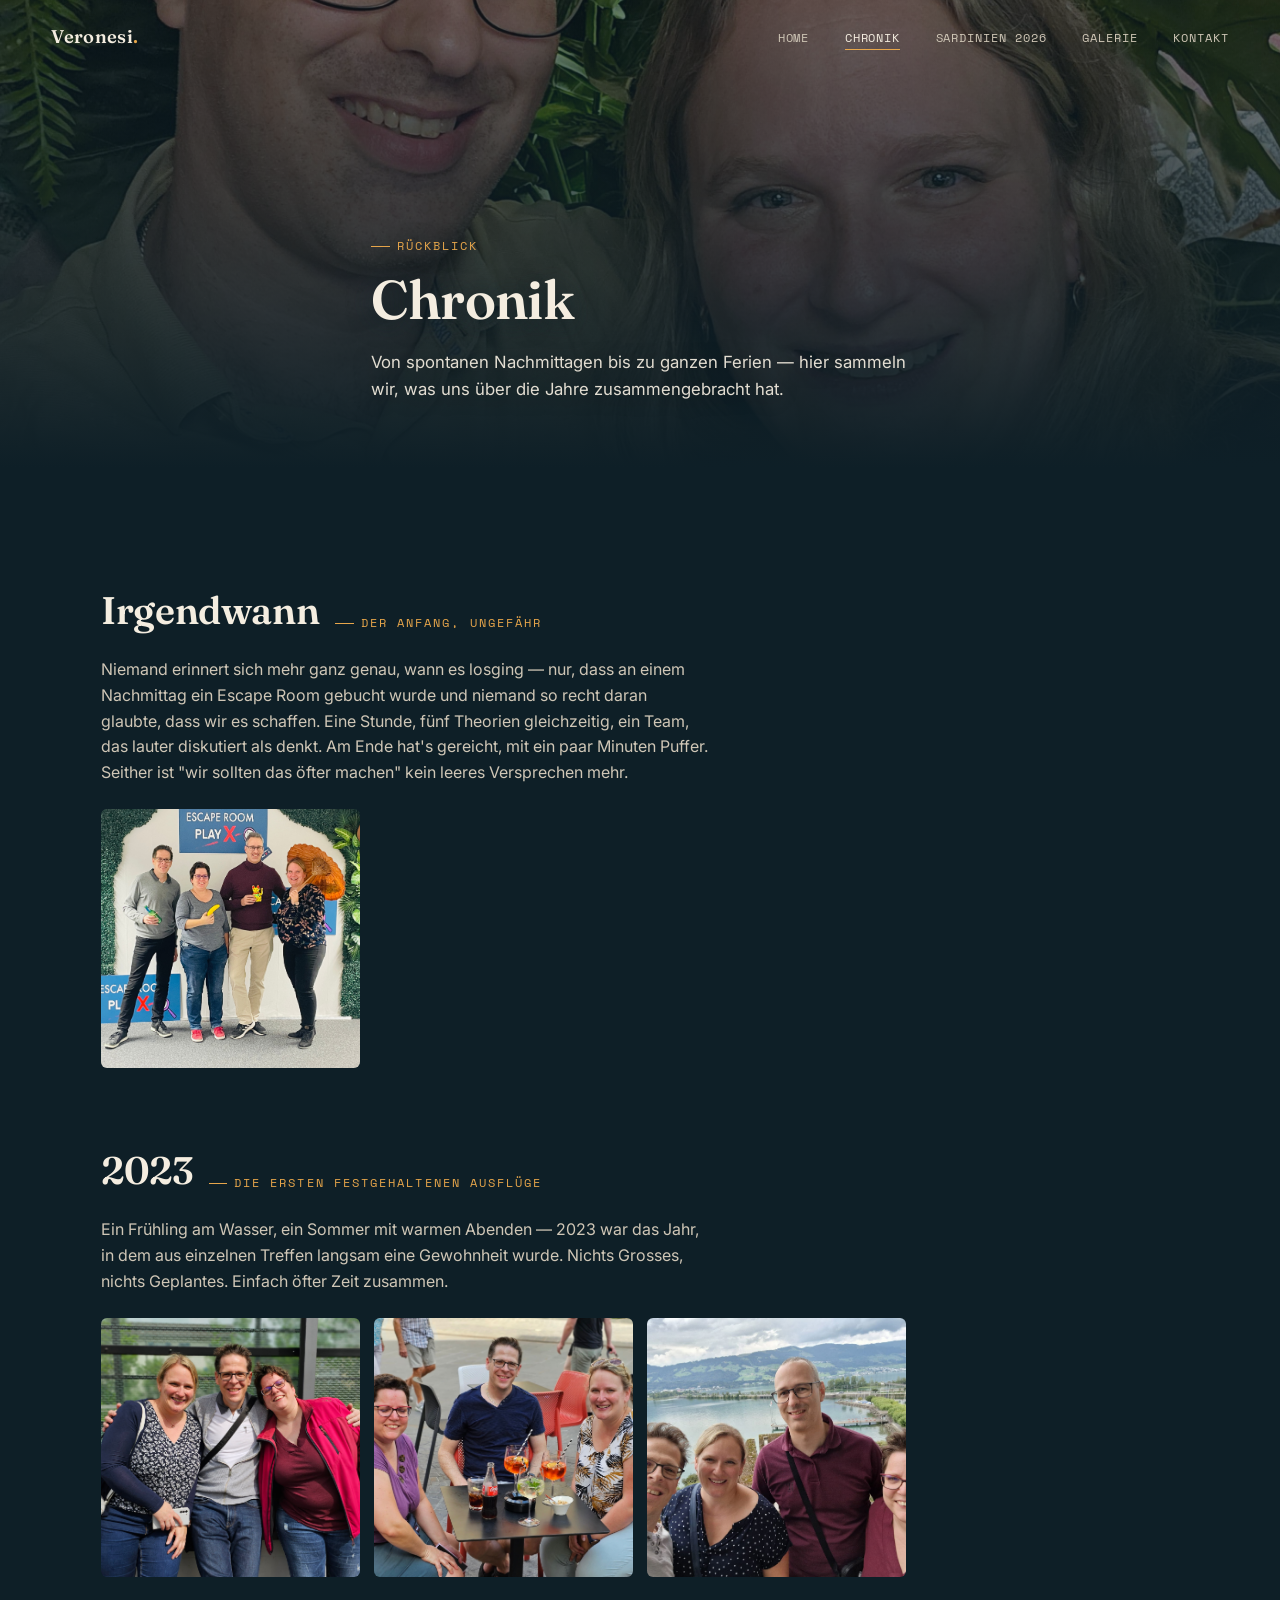
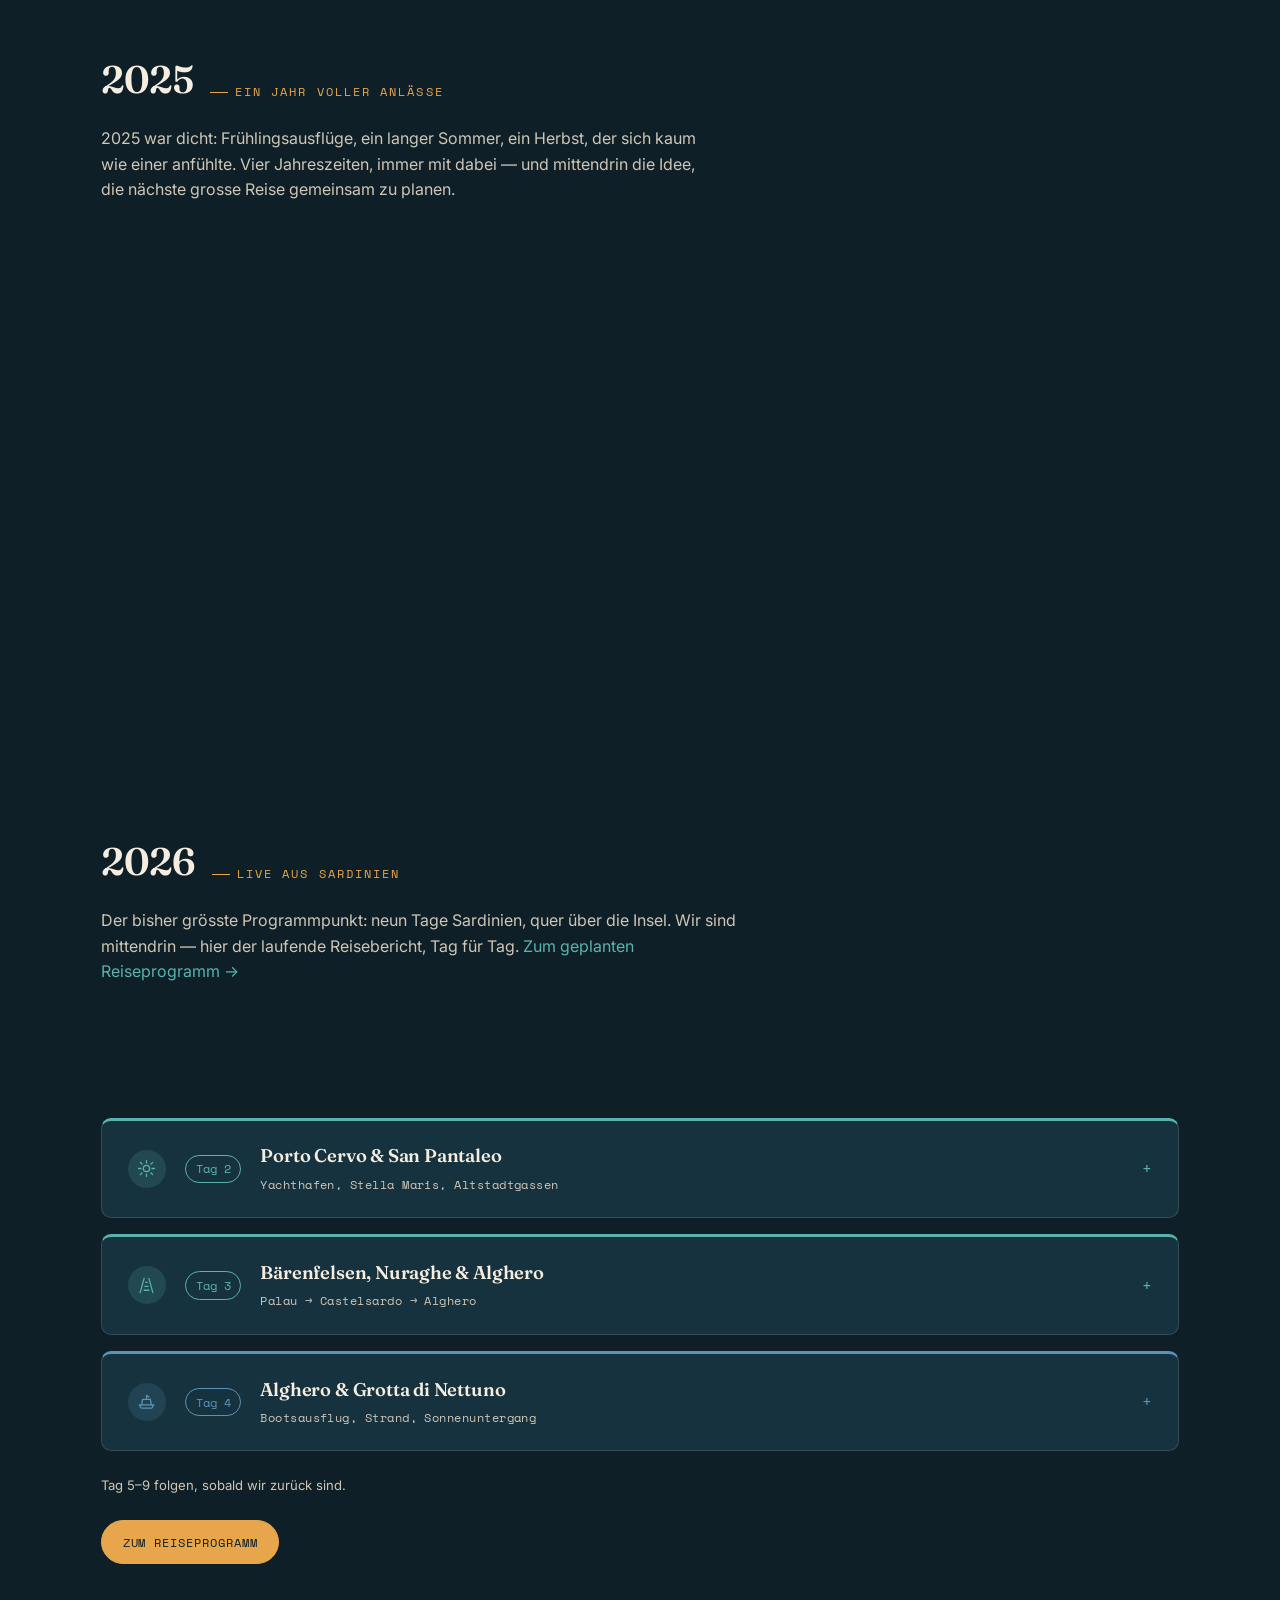
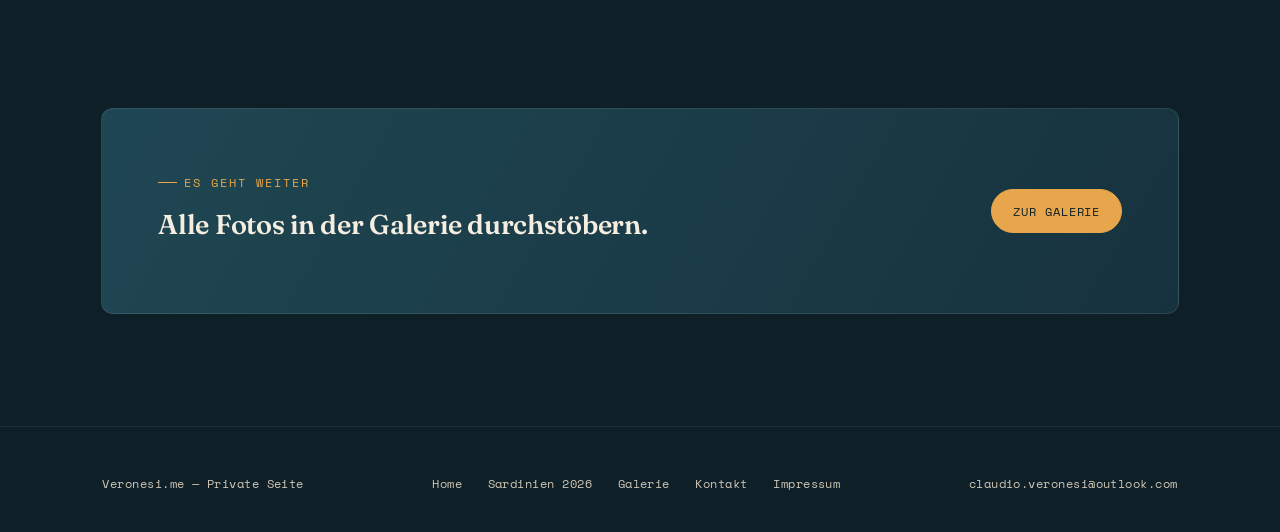
==== chronik.html @ 51d33a04 "Add files via upload" ====
<!DOCTYPE html>
<html lang="de">
<head>
<meta charset="UTF-8">
<meta name="viewport" content="width=device-width, initial-scale=1.0">
<title>Chronik — Veronesi</title>
<meta name="description" content="Unsere gemeinsamen Ausflüge und Ferien, chronologisch nach Jahr.">
<link rel="preconnect" href="https://fonts.googleapis.com">
<link rel="icon" type="image/png" sizes="32x32" href="assets/favicon-32.png">
<link rel="icon" type="image/png" sizes="16x16" href="assets/favicon-16.png">
<link rel="apple-touch-icon" href="assets/apple-touch-icon.png">
<meta property="og:type" content="website">
<meta property="og:title" content="Chronik — Veronesi">
<meta property="og:description" content="Unsere gemeinsamen Ausflüge und Ferien, chronologisch nach Jahr.">
<meta property="og:image" content="https://veronesi.me/assets/social-preview.png">
<meta property="og:url" content="https://veronesi.me/chronik.html">
<meta name="twitter:card" content="summary_large_image">
<meta name="twitter:title" content="Chronik — Veronesi">
<meta name="twitter:image" content="https://veronesi.me/assets/social-preview.png">
<link rel="stylesheet" href="styles.css">
</head>
<body>

<div class="progress"></div>

<nav class="nav">
  <a href="index.html" class="nav__brand">Veronesi<span>.</span></a>
  <button class="nav__toggle" aria-label="Menü öffnen">☰</button>
  <ul class="nav__links">
    <li><a href="index.html">Home</a></li>
    <li><a href="chronik.html" class="active">Chronik</a></li>
    <li><a href="sardinien.html">Sardinien 2026</a></li>
    <li><a href="galerie.html">Galerie</a></li>
    <li><a href="kontakt.html">Kontakt</a></li>
  </ul>
</nav>

<header class="hero hero--small">
  <div class="hero__bg" style="background-image:url('pics/20250925_174155.jpg');"></div>
  <div class="hero__scrim"></div>
  <div class="wrap hero__content reveal in">
    <span class="eyebrow">Rückblick</span>
    <h1>Chronik</h1>
    <p>Von spontanen Nachmittagen bis zu ganzen Ferien — hier sammeln wir, was uns über die Jahre zusammengebracht hat.</p>
  </div>
</header>

<section>
  <div class="wrap">

    <div class="year-block reveal">
      <div class="year-block__head">
        <h2>Irgendwann</h2>
        <span class="eyebrow" style="margin:0;">Der Anfang, ungefähr</span>
      </div>
      <p style="max-width:38em;">Niemand erinnert sich mehr ganz genau, wann es losging — nur, dass an einem Nachmittag ein Escape Room gebucht wurde und niemand so recht daran glaubte, dass wir es schaffen. Eine Stunde, fünf Theorien gleichzeitig, ein Team, das lauter diskutiert als denkt. Am Ende hat's gereicht, mit ein paar Minuten Puffer. Seither ist "wir sollten das öfter machen" kein leeres Versprechen mehr.</p>
      <div class="year-grid">
        <div class="img-frame tilt reveal"><img src="pics/IMG_0607.jpg" alt="Nach dem Escape Room" loading="lazy"></div>
      </div>
    </div>

    <div class="year-block reveal">
      <div class="year-block__head">
        <h2>2023</h2>
        <span class="eyebrow" style="margin:0;">Die ersten festgehaltenen Ausflüge</span>
      </div>
      <p style="max-width:38em;">Ein Frühling am Wasser, ein Sommer mit warmen Abenden — 2023 war das Jahr, in dem aus einzelnen Treffen langsam eine Gewohnheit wurde. Nichts Grosses, nichts Geplantes. Einfach öfter Zeit zusammen.</p>
      <div class="year-grid">
        <div class="img-frame tilt reveal"><img src="pics/20230520_160415.jpg" alt="Frühling 2023, am Wasser" loading="lazy"></div>
        <div class="img-frame tilt reveal reveal-delay-1"><img src="pics/20230715_162633.jpg" alt="Sommer 2023" loading="lazy"></div>
        <div class="img-frame tilt reveal reveal-delay-2"><img src="pics/IMG-20230805-WA0002.jpg" alt="Sommerabend 2023" loading="lazy"></div>
      </div>
    </div>

    <div class="year-block reveal">
      <div class="year-block__head">
        <h2>2025</h2>
        <span class="eyebrow" style="margin:0;">Ein Jahr voller Anlässe</span>
      </div>
      <p style="max-width:38em;">2025 war dicht: Frühlingsausflüge, ein langer Sommer, ein Herbst, der sich kaum wie einer anfühlte. Vier Jahreszeiten, immer mit dabei — und mittendrin die Idee, die nächste grosse Reise gemeinsam zu planen.</p>
      <div class="year-grid">
        <div class="img-frame tilt reveal"><img src="pics/20250419_125818.jpg" alt="Frühling 2025" loading="lazy"></div>
        <div class="img-frame tilt reveal reveal-delay-1"><img src="pics/20250501_105239.jpg" alt="Frühling 2025" loading="lazy"></div>
        <div class="img-frame tilt reveal reveal-delay-2"><img src="pics/20250807_181822.jpg" alt="Sommer 2025" loading="lazy"></div>
        <div class="img-frame tilt reveal reveal-delay-3"><img src="pics/20250925_174155.jpg" alt="Herbst 2025" loading="lazy"></div>
        <div class="img-frame tilt reveal"><img src="pics/20251003_155627.jpg" alt="Herbst 2025" loading="lazy"></div>
        <div class="img-frame tilt reveal reveal-delay-1"><img src="pics/20251108_120939.jpg" alt="November 2025" loading="lazy"></div>
      </div>
    </div>

    <div class="year-block reveal" style="margin-bottom:2rem;">
      <div class="year-block__head">
        <h2>2026</h2>
        <span class="eyebrow" style="margin:0;">Live aus Sardinien</span>
      </div>
      <p style="max-width:40em;">Der bisher grösste Programmpunkt: neun Tage Sardinien, quer über die Insel. Wir sind mittendrin — hier der laufende Reisebericht, Tag für Tag. <a href="sardinien.html" style="color:var(--teal);">Zum geplanten Reiseprogramm →</a></p>

      <details class="daycard reveal" style="--accent:var(--ink-3);">
        <summary>
          <span class="day-icon"><svg viewBox="0 0 24 24"><path d="M2 12l19-8-6 19-3-7-7-3z"/><path d="M11 13l3 7"/></svg></span>
          <span class="daycard__no">Tag 1</span>
          <div class="daycard__title"><h3>Anreise</h3><span class="daycard__route">Ankunft & erstes Hotel</span></div>
          <span class="daycard__chevron">+</span>
        </summary>
        <div class="daycard__body">
          <p>Der Flug verlief angenehm und ohne Zwischenfälle. Kaum gelandet, wurden wir bereits von der Reiseleitung in Empfang genommen und wie VIPs direkt zur Autovermietung begleitet — kein Anstehen, keine Wartezeit. Als kleine Überraschung gab es obendrauf ein kostenloses Upgrade auf ein grösseres Auto. Danach ging es direkt ins Hotel, wo wir müde, aber zufrieden ins Bett fielen.</p>
          <div class="tip"><b>Hotel-Eindruck:</b> Ein wirklich schönes Haus. Die Zimmer sind zwar auffallend klein, das wird aber durch eine hervorragende, perfekt temperierte Klimaanlage mehr als wettgemacht. Dazu ein schöner Pool, gute Drinks, ausreichend Parkplätze und durchwegs freundliches Personal.</div>
        </div>
      </details>

      <details class="daycard reveal" style="--accent:var(--teal);">
        <summary>
          <span class="day-icon"><svg viewBox="0 0 24 24"><circle cx="12" cy="12" r="4"/><path d="M12 2v3M12 19v3M4.2 4.2l2.1 2.1M17.7 17.7l2.1 2.1M2 12h3M19 12h3M4.2 19.8l2.1-2.1M17.7 6.3l2.1-2.1"/></svg></span>
          <span class="daycard__no">Tag 2</span>
          <div class="daycard__title"><h3>Porto Cervo & San Pantaleo</h3><span class="daycard__route">Yachthafen, Stella Maris, Altstadtgassen</span></div>
          <span class="daycard__chevron">+</span>
        </summary>
        <div class="daycard__body">
          <p>Dem Programm folgend ging es zuerst zum Yachthafen von Porto Cervo, danach zur weissen Kirche Stella Maris. Die Hitze war an diesem Tag drückend und schwül. Der geplante Besuch beim Leuchtturm fiel leider aus — er ist dauerhaft geschlossen. Als Ausgleich ging es weiter nach San Pantaleo, wo wir durch die kleinen Gassen flanierten und dort auch zu Mittag assen.</p>
          <p>Am Nachmittag liessen wir es ruhig angehen: zurück ins Hotel, an den Pool, ein gutes Buch und ein paar Drinks.</p>
          <p>Am Abend assen wir in einer kleinen Pizzeria, eine persönliche Empfehlung der Reiseleitung — praktischerweise gehört sie dem Ehemann der Reiseleiterin. Die Pizza war wirklich sehr lecker.</p>
          <div class="diary-photos">
            <div class="img-frame"><span class="placeholder-badge">Platzhalter</span><img src="pics/20250807_181822.jpg" alt="Platzhalter – Foto folgt" loading="lazy"></div>
            <div class="img-frame"><span class="placeholder-badge">Platzhalter</span><img src="pics/20250807_181822.jpg" alt="Platzhalter – Foto folgt" loading="lazy"></div>
          </div>
        </div>
      </details>

      <details class="daycard reveal" style="--accent:var(--teal);">
        <summary>
          <span class="day-icon"><svg viewBox="0 0 24 24"><path d="M9 3L4 21M15 3l5 18M11 8h2M10 13h4M9 18h6"/></svg></span>
          <span class="daycard__no">Tag 3</span>
          <div class="daycard__title"><h3>Bärenfelsen, Nuraghe & Alghero</h3><span class="daycard__route">Palau → Castelsardo → Alghero</span></div>
          <span class="daycard__chevron">+</span>
        </summary>
        <div class="daycard__body">
          <p>Der Tag begann mit dem Aufstieg zum Bärenfelsen. Auch hier wieder drückende Hitze, aber belohnt mit einer beeindruckenden 360-Grad-Rundumsicht. Anschliessend besichtigten wir eine Nuraghe, eine Siedlung aus der Bronzezeit. Unterwegs querten sogar wilde Schildkröten die Fahrbahn — ein unerwartet schöner Moment.</p>
          <p>Eine kleine Randbeobachtung zum Fahrstil der Italiener hat sich uns eingeprägt: Bei erlaubten 30 km/h wurden wir von jemandem mit gefühlten 80 überholt, bei 50 km/h fahren manche munter 90. Auch beim Parkieren scheint fast alles erlaubt — auf dem Zebrastreifen, in einer Einfahrt, oder gleich mitten auf der Strasse in zweiter oder dritter Reihe.</p>
          <p>In Castelsardo legten wir einen kurzen Stopp ein, gönnten uns einen Snack und deckten uns mit Wasser ein. Danach ging die Fahrt weiter nach Alghero — die Parkplatzsuche dort entpuppte sich als kleines Abenteuer, gefühlt 15 bis 30 Minuten, bis sich endlich etwas fand. Am Abend bummelten wir durch die Altstadt, assen in einer gemütlichen Trattoria zu Abend, natürlich mit dem obligatorischen Gelati zum Abschluss.</p>
          <div class="tip"><b>Hotel-Eindruck:</b> Die Zimmer sind hier etwas grösser, dafür gibt es keinen Pool. Die Klimaanlage ist eher mässig, aber ausreichend. Zum Ausgleich gibt es beim Frühstück eine wirklich grossartige Aussicht. Die hoteleigene Nachmittagsbar erfordert zwingend eine Reservation.</div>
          <div class="diary-photos">
            <div class="img-frame"><span class="placeholder-badge">Platzhalter</span><img src="pics/20250807_181822.jpg" alt="Platzhalter – Foto folgt" loading="lazy"></div>
            <div class="img-frame"><span class="placeholder-badge">Platzhalter</span><img src="pics/20250807_181822.jpg" alt="Platzhalter – Foto folgt" loading="lazy"></div>
          </div>
        </div>
      </details>

      <details class="daycard reveal" style="--accent:var(--sky);">
        <summary>
          <span class="day-icon"><svg viewBox="0 0 24 24"><path d="M3 15l1.5 3a2 2 0 0 0 2 1.2h11a2 2 0 0 0 2-1.2L21 15H3z"/><path d="M6 15l1-7h10l1 7M12 8V3M12 3l3 2"/></svg></span>
          <span class="daycard__no">Tag 4</span>
          <div class="daycard__title"><h3>Alghero & Grotta di Nettuno</h3><span class="daycard__route">Bootsausflug, Strand, Sonnenuntergang</span></div>
          <span class="daycard__chevron">+</span>
        </summary>
        <div class="daycard__body">
          <p>Das Frühstück genossen wir mit Blick über den Yachthafen und Teile der Stadt Alghero. Danach stand ein Bootsausflug zur Grotta di Nettuno auf dem Programm. Obwohl die Tour eigentlich ausgebucht war, gelang es, sich durchzufragen und doch noch Tickets für Boot und Grotte zu ergattern. Der Nachmittag klang mit einer kleinen Siesta im Hotel aus.</p>
          <p>Danach spazierten wir an den Strand, stiegen ins angenehm warme Meer und liessen uns von der Sonne trocknen. Zurück im Hotel ging es in die Aussichtsbar "Blau" für einen feinen Drink.</p>
          <p>Am Abend haben wir Alghero nochmals ausgiebig zu Fuss erkundet: die Gassen, die kleinen Läden, die Restaurants, die Künstler und nicht zuletzt die Katzen, die überall herumstreunen. Dazu genossen wir die Aussicht aufs Meer und einen wunderschönen Sonnenuntergang, bevor wir den Abend in einer typischen Trattoria ausklingen liessen.</p>
          <div class="diary-photos">
            <div class="img-frame"><span class="placeholder-badge">Platzhalter</span><img src="pics/20250807_181822.jpg" alt="Platzhalter – Foto folgt" loading="lazy"></div>
            <div class="img-frame"><span class="placeholder-badge">Platzhalter</span><img src="pics/20250807_181822.jpg" alt="Platzhalter – Foto folgt" loading="lazy"></div>
          </div>
        </div>
      </details>

      <p class="reveal" style="font-size:.82rem;color:var(--sand-dim);margin:1.5rem 0 1.5rem;">Tag 5–9 folgen, sobald wir zurück sind.</p>
      <a href="sardinien.html" class="btn btn--solid">Zum Reiseprogramm</a>
    </div>

  </div>
</section>

<section style="padding-top:0;">
  <div class="wrap">
    <div class="cta-band reveal">
      <div>
        <span class="eyebrow">Es geht weiter</span>
        <h2 style="margin-top:.4em;font-size:1.7rem;">Alle Fotos in der Galerie durchstöbern.</h2>
      </div>
      <a href="galerie.html" class="btn btn--solid">Zur Galerie</a>
    </div>
  </div>
</section>

<footer>
  <div class="wrap footer__row">
    <span>Veronesi.me — Private Seite</span>
    <nav style="display:flex;gap:1.6rem;flex-wrap:wrap;">
      <a href="index.html">Home</a>
      <a href="sardinien.html">Sardinien 2026</a>
      <a href="galerie.html">Galerie</a>
      <a href="kontakt.html">Kontakt</a>
      <a href="impressum.html">Impressum</a>
    </nav>
    <a href="#" rel="nofollow" data-email-user="claudio.veronesi" data-email-domain="outlook.com" data-email-show="true">E-Mail wird geladen…</a>
  </div>
</footer>

<button class="back-to-top" aria-label="Nach oben">
  <svg viewBox="0 0 24 24"><path d="M12 19V5M5 12l7-7 7 7"/></svg>
</button>

<script src="script.js"></script>
</body>
</html>
---- styles.css ----
/* ===========================================================
   VERONESI.ME — Design Tokens
   Palette: Mittelmeer-Dämmerung — Tiefes Petrol, Sonnengold, Salbei-Sand
   Display: Fraunces (editorial Serif) · Body: Inter · Label: Space Mono
   Signatur-Element: "Boarding-Pass"-Karten für Reise-Stationen
   =========================================================== */

@import url('https://fonts.googleapis.com/css2?family=Fraunces:ital,opsz,wght@0,9..144,300;0,9..144,500;0,9..144,600;1,9..144,400&family=Inter:wght@300;400;500;600&family=Space+Mono:wght@400;700&display=swap');

:root{
  --ink:        #0e1f27;
  --ink-2:      #16323e;
  --ink-3:      #1f4753;
  --sand:       #f4ede0;
  --sand-dim:   #cfc6b6;
  --gold:       #e7a64b;
  --teal:       #59b3ad;
  --coral:      #ff7a5c;
  --sage:       #7fa06f;
  --sky:        #5b93b8;
  --plum:       #9376ab;

  --f-display:  'Fraunces', serif;
  --f-body:     'Inter', sans-serif;
  --f-label:    'Space Mono', monospace;

  --maxw: 1180px;
  --pad: clamp(1.25rem, 4vw, 4rem);
  --ease: cubic-bezier(.22,.68,.2,1);
}

*,*::before,*::after{box-sizing:border-box;}
html{scroll-behavior:smooth;}
body{
  margin:0;
  background:var(--ink);
  color:var(--sand);
  font-family:var(--f-body);
  font-weight:400;
  line-height:1.6;
  -webkit-font-smoothing:antialiased;
}
img{max-width:100%;display:block;}
a{color:inherit;text-decoration:none;}
h1,h2,h3{font-family:var(--f-display);font-weight:600;margin:0 0 .4em;letter-spacing:-.01em;}
p{margin:0 0 1em;color:var(--sand-dim);}

.eyebrow{
  font-family:var(--f-label);
  font-size:.72rem;
  letter-spacing:.18em;
  text-transform:uppercase;
  color:var(--gold);
  display:inline-flex;
  align-items:center;
  gap:.6em;
}
.eyebrow::before{content:'';width:1.6em;height:1px;background:var(--gold);}

.wrap{max-width:var(--maxw);margin:0 auto;padding:0 var(--pad);}

/* ---------- Navigation ---------- */
.nav{
  position:fixed;top:0;left:0;right:0;z-index:100;
  display:flex;align-items:center;justify-content:space-between;
  padding:1.4rem var(--pad);
  transition:padding .4s var(--ease), background .4s var(--ease), box-shadow .4s var(--ease);
}
.nav.scrolled{
  padding:.8rem var(--pad);
  background:rgba(14,31,39,.86);
  backdrop-filter:blur(10px);
  box-shadow:0 1px 0 rgba(244,237,224,.08);
}
.nav__brand{
  font-family:var(--f-display);
  font-size:1.15rem;
  font-weight:600;
  letter-spacing:.02em;
}
.nav__brand span{color:var(--gold);}
.nav__links{display:flex;gap:2.2rem;list-style:none;margin:0;padding:0;}
.nav__links a{
  font-family:var(--f-label);
  font-size:.75rem;
  letter-spacing:.08em;
  text-transform:uppercase;
  color:var(--sand-dim);
  position:relative;
  padding-bottom:.3em;
  transition:color .25s;
}
.nav__links a::after{
  content:'';position:absolute;left:0;bottom:0;width:0;height:1px;
  background:var(--gold);transition:width .3s var(--ease);
}
.nav__links a:hover,.nav__links a.active{color:var(--sand);}
.nav__links a:hover::after,.nav__links a.active::after{width:100%;}
.nav__toggle{display:none;background:none;border:0;color:var(--sand);font-size:1.4rem;cursor:pointer;}

@media(max-width:760px){
  .nav__toggle{display:block;}
  .nav__links{
    position:fixed;inset:0 0 auto 0;top:0;
    flex-direction:column;gap:0;
    background:var(--ink);
    padding:6rem var(--pad) 2rem;
    transform:translateY(-100%);
    transition:transform .45s var(--ease);
  }
  .nav__links.open{transform:translateY(0);}
  .nav__links a{padding:1rem 0;border-bottom:1px solid rgba(244,237,224,.08);font-size:1rem;}
}

/* ---------- Hero ---------- */
.hero{
  position:relative;min-height:100svh;display:flex;align-items:flex-end;
  overflow:hidden;padding-bottom:5rem;
}
.hero__bg{
  position:absolute;inset:0;z-index:-2;
  background-size:cover;background-position:center;
  transform:scale(1.08);
}
.hero__scrim{
  position:absolute;inset:0;z-index:-1;
  background:linear-gradient(180deg, rgba(14,31,39,.55) 0%, rgba(14,31,39,.8) 60%, var(--ink) 100%);
}
.hero__content{max-width:640px;text-shadow:0 2px 24px rgba(14,31,39,.7);}
.hero h1{font-size:clamp(2.6rem,6vw,4.6rem);line-height:1.02;margin:.3em 0 .4em;}
.hero h1 em{font-style:italic;color:var(--gold);font-weight:400;}
.hero p{font-size:1.05rem;max-width:32em;color:var(--sand);opacity:.92;}
.scroll-cue{
  position:absolute;bottom:2rem;left:var(--pad);
  font-family:var(--f-label);font-size:.7rem;letter-spacing:.15em;
  color:var(--sand-dim);display:flex;align-items:center;gap:.7em;
}
.scroll-cue::after{
  content:'';width:1px;height:2.4em;background:var(--sand-dim);
  animation:pulse-line 2.2s ease-in-out infinite;
}
@keyframes pulse-line{0%,100%{opacity:.25;transform:scaleY(.6);}50%{opacity:1;transform:scaleY(1);}}

/* small hero for inner pages */
.hero--small{min-height:52vh;padding-bottom:3rem;}
.hero--small h1{font-size:clamp(2.2rem,4.6vw,3.4rem);}

/* ---------- Sections ---------- */
section{padding:clamp(4rem,9vw,7rem) 0;}
.section-alt{background:var(--ink-2);}
.grid-2{display:grid;grid-template-columns:1fr 1fr;gap:clamp(2rem,5vw,4.5rem);align-items:center;}
@media(max-width:820px){.grid-2{grid-template-columns:1fr;}}

.img-frame{
  position:relative;overflow:hidden;border-radius:6px;
  aspect-ratio:4/5;
}
.img-frame img{width:100%;height:100%;object-fit:cover;transition:transform .8s var(--ease);}
.img-frame:hover img{transform:scale(1.06);}
.img-frame--wide{aspect-ratio:16/10;}

.reveal{opacity:0;transform:translateY(28px);transition:opacity .8s var(--ease), transform .8s var(--ease);}
.reveal.in{opacity:1;transform:translateY(0);}
.reveal-delay-1{transition-delay:.1s;}
.reveal-delay-2{transition-delay:.2s;}
.reveal-delay-3{transition-delay:.3s;}

/* full-bleed banner */
.banner{
  position:relative;min-height:64vh;display:flex;align-items:center;
  background-size:cover;background-position:center;background-attachment:fixed;
}
@media(max-width:760px){.banner{background-attachment:scroll;}}
.banner::before{content:'';position:absolute;inset:0;background:linear-gradient(100deg, rgba(14,31,39,.94) 0%, rgba(14,31,39,.78) 45%, rgba(14,31,39,.3) 80%);}
.banner__content{position:relative;max-width:520px;text-shadow:0 2px 20px rgba(14,31,39,.6);}

/* teaser cards */
.cards{display:grid;grid-template-columns:repeat(2,1fr);gap:1.6rem;}
@media(max-width:700px){.cards{grid-template-columns:1fr;}}
.card{
  position:relative;border-radius:8px;overflow:hidden;aspect-ratio:5/4;
  background-size:cover;background-position:center;
}
.card::before{content:'';position:absolute;inset:0;background:linear-gradient(180deg, rgba(14,31,39,0) 15%, rgba(14,31,39,.96) 100%);transition:background .4s;}
.card__label{position:absolute;left:1.5rem;bottom:1.4rem;right:1.5rem;text-shadow:0 2px 14px rgba(14,31,39,.7);}
.card{transform-style:preserve-3d;will-change:transform;}
.card__label .eyebrow{margin-bottom:.5em;}
.card__label h3{margin:0;font-size:1.5rem;}
.card{transition:transform .5s var(--ease);}
.card:hover{transform:translateY(-6px);}

/* ---------- Boarding-pass / Ticket (Signatur-Element) ---------- */
.ticket{
  position:relative;
  background:var(--ink-2);
  border:1px solid rgba(244,237,224,.12);
  border-radius:10px;
  display:grid;grid-template-columns:1fr 220px;
  overflow:hidden;
  margin-bottom:2.2rem;
}
@media(max-width:640px){.ticket{grid-template-columns:1fr;}}
.ticket__main{padding:2rem 2.2rem;}
.ticket__stub{
  padding:2rem 1.6rem;
  background:var(--ink-3);
  display:flex;flex-direction:column;justify-content:space-between;
  position:relative;
}
.ticket__stub::before{
  content:'';position:absolute;left:0;top:0;bottom:0;width:0;
  border-left:2px dashed rgba(244,237,224,.22);
}
@media(max-width:640px){.ticket__stub::before{left:0;right:0;top:0;bottom:auto;height:0;border-left:0;border-top:2px dashed rgba(244,237,224,.22);}}
.ticket__stub::after,.ticket__main::after{content:'';position:absolute;width:22px;height:22px;background:var(--ink);border-radius:50%;right:-11px;}
.ticket__main::after{top:-11px;}
.ticket__stub::after{content:none;}
.ticket__no{font-family:var(--f-label);color:var(--gold);font-size:.72rem;letter-spacing:.1em;}
.ticket__day{font-family:var(--f-display);font-size:2.2rem;color:var(--sand);margin-top:.2em;}
.ticket__stop{font-family:var(--f-label);font-size:.7rem;color:var(--sand-dim);text-transform:uppercase;letter-spacing:.08em;}

/* ---------- Gallery ---------- */
.masonry{
  columns:3 260px;column-gap:1.1rem;
}
@media(max-width:640px){.masonry{columns:1 260px;}}
.masonry figure{
  margin:0 0 1.1rem;break-inside:avoid;border-radius:6px;overflow:hidden;
  position:relative;cursor:zoom-in;background:var(--ink-2);
}
.masonry img{width:100%;display:block;transition:transform .6s var(--ease), filter .6s;}
.masonry figure:hover img{transform:scale(1.05);}
.masonry figcaption{
  position:absolute;left:0;right:0;bottom:0;padding:.9rem 1rem;
  font-family:var(--f-label);font-size:.68rem;letter-spacing:.05em;color:var(--sand);
  background:linear-gradient(0deg, rgba(14,31,39,.85), transparent);
  opacity:0;transition:opacity .3s;
}
.masonry figure:hover figcaption{opacity:1;}
.masonry figure.placeholder{
  aspect-ratio:4/5;display:flex;align-items:center;justify-content:center;
  border:1px dashed rgba(244,237,224,.25);cursor:default;
}
.masonry figure.placeholder span{
  font-family:var(--f-label);font-size:.68rem;color:var(--sand-dim);text-align:center;padding:1rem;letter-spacing:.05em;
}

.lightbox{
  position:fixed;inset:0;z-index:200;background:rgba(14,31,39,.96);
  display:flex;align-items:center;justify-content:center;padding:4vh 4vw;
  opacity:0;pointer-events:none;transition:opacity .3s;
}
.lightbox.open{opacity:1;pointer-events:auto;}
.lightbox img{max-width:100%;max-height:90vh;border-radius:4px;}
.lightbox__close{position:absolute;top:1.6rem;right:1.8rem;font-family:var(--f-label);color:var(--sand);background:none;border:1px solid rgba(244,237,224,.3);border-radius:50%;width:2.4rem;height:2.4rem;cursor:pointer;font-size:1rem;}

/* ---------- Buttons ---------- */
.btn{
  display:inline-flex;align-items:center;gap:.7em;
  font-family:var(--f-label);font-size:.75rem;letter-spacing:.08em;text-transform:uppercase;
  padding:.95em 1.7em;border-radius:100px;border:1px solid var(--gold);color:var(--gold);
  transition:background .3s,color .3s;
}
.btn:hover{background:var(--gold);color:var(--ink);}
.btn--solid{background:var(--gold);color:var(--ink);}
.btn--solid:hover{background:var(--sand);border-color:var(--sand);}

/* ---------- Kontakt / Form ---------- */
.form-grid{display:grid;grid-template-columns:1fr 1fr;gap:1.2rem;}
@media(max-width:640px){.form-grid{grid-template-columns:1fr;}}
.field{display:flex;flex-direction:column;gap:.5em;margin-bottom:1.2rem;}
.field label{font-family:var(--f-label);font-size:.68rem;letter-spacing:.08em;text-transform:uppercase;color:var(--sand-dim);}
.field input,.field textarea{
  background:var(--ink-2);border:1px solid rgba(244,237,224,.15);border-radius:6px;
  padding:.9em 1em;color:var(--sand);font-family:var(--f-body);font-size:.95rem;
  transition:border-color .25s;
}
.field input:focus,.field textarea:focus{outline:none;border-color:var(--gold);}
.checkline{display:flex;align-items:flex-start;gap:.7em;font-size:.85rem;color:var(--sand-dim);margin-bottom:1.6rem;}
.checkline input{margin-top:.3em;}
.checkline a{color:var(--teal);text-decoration:underline;}

/* ---------- Footer ---------- */
footer{padding:3rem var(--pad) 2.4rem;border-top:1px solid rgba(244,237,224,.08);}
.footer__row{display:flex;justify-content:space-between;flex-wrap:wrap;gap:1rem;font-family:var(--f-label);font-size:.72rem;color:var(--sand-dim);letter-spacing:.04em;}
.footer__row a:hover{color:var(--gold);}

/* focus visibility */
a:focus-visible,button:focus-visible,input:focus-visible,textarea:focus-visible{outline:2px solid var(--teal);outline-offset:3px;}

/* ---------- Scroll progress ---------- */
.progress{position:fixed;top:0;left:0;height:2px;width:0%;background:var(--gold);z-index:200;transition:width .1s linear;}

/* ---------- Page fade-in ---------- */
body{opacity:0;animation:page-in .6s var(--ease) .05s forwards;}
@keyframes page-in{to{opacity:1;}}

/* ---------- Marquee ticket-strip ---------- */
.marquee{
  overflow:hidden;white-space:nowrap;
  border-top:1px solid rgba(244,237,224,.12);border-bottom:1px solid rgba(244,237,224,.12);
  padding:1.1rem 0;background:var(--ink-2);
}
.marquee__track{display:inline-block;padding-left:100%;animation:marquee 34s linear infinite;}
.marquee:hover .marquee__track{animation-play-state:paused;}
.marquee span{
  font-family:var(--f-label);font-size:.82rem;letter-spacing:.12em;text-transform:uppercase;
  color:var(--sand-dim);margin-right:2.4em;
}
.marquee span em{color:var(--gold);font-style:normal;}
@keyframes marquee{from{transform:translateX(0);}to{transform:translateX(-100%);}}

/* ---------- Stats ---------- */
.stats{display:grid;grid-template-columns:repeat(4,1fr);gap:1.5rem;}
@media(max-width:760px){.stats{grid-template-columns:repeat(2,1fr);}}
.stat{text-align:left;border-left:1px solid rgba(244,237,224,.15);padding-left:1.2rem;}
.stat__num{font-family:var(--f-display);font-size:clamp(2rem,4vw,3rem);color:var(--gold);line-height:1;}
.stat__label{font-family:var(--f-label);font-size:.7rem;letter-spacing:.08em;text-transform:uppercase;color:var(--sand-dim);margin-top:.5em;display:block;}

/* ---------- Pull-quote ---------- */
.pull-quote{
  font-family:var(--f-display);font-style:italic;font-weight:300;
  font-size:clamp(1.5rem,3.4vw,2.3rem);line-height:1.35;color:var(--sand);
  max-width:26em;position:relative;padding-left:1.3em;
}
.pull-quote::before{content:'\201C';position:absolute;left:-.1em;top:-.15em;font-family:var(--f-display);font-size:2em;color:var(--gold);font-style:normal;}
.pull-quote cite{display:block;font-family:var(--f-label);font-style:normal;font-size:.7rem;letter-spacing:.1em;text-transform:uppercase;color:var(--sand-dim);margin-top:.9em;}

/* ---------- Stationen (Sardinien) ---------- */
.stations{display:grid;grid-template-columns:repeat(4,1fr);gap:1.2rem;}
@media(max-width:820px){.stations{grid-template-columns:repeat(2,1fr);}}
@media(max-width:480px){.stations{grid-template-columns:1fr;}}
.stations--route{grid-template-columns:repeat(6,1fr);}
@media(max-width:900px){.stations--route{grid-template-columns:repeat(3,1fr);}}
@media(max-width:480px){.stations--route{grid-template-columns:repeat(2,1fr);}}
.station{
  border:1px solid rgba(244,237,224,.12);border-radius:8px;padding:1.6rem 1.4rem;
  background:var(--ink-2);transition:transform .4s var(--ease), border-color .4s;
}
.station:hover{transform:translateY(-5px);border-color:var(--gold);}
.station__no{font-family:var(--f-label);color:var(--gold);font-size:.72rem;letter-spacing:.1em;}
.station h3{font-size:1.15rem;margin-top:.5em;}

/* ---------- CTA-Band ---------- */
.cta-band{
  border-radius:12px;background:linear-gradient(120deg, var(--ink-3), var(--ink-2));
  padding:clamp(2.2rem,5vw,3.5rem);display:flex;justify-content:space-between;align-items:center;gap:2rem;flex-wrap:wrap;
  border:1px solid rgba(244,237,224,.1);
}

/* ---------- Tilt (JS-gestützt) ---------- */
.tilt{transition:transform .25s var(--ease);}

/* ---------- Tagesplan-Akkordeon ---------- */
.daycard{
  --accent: var(--gold);
  border:1px solid rgba(244,237,224,.14);border-radius:10px;overflow:hidden;
  margin-bottom:1rem;background:var(--ink-2);
  border-top:3px solid var(--accent);
}
.daycard summary{
  list-style:none;cursor:pointer;padding:1.3rem 1.6rem;
  display:flex;align-items:center;gap:1.2rem;flex-wrap:wrap;
  transition:background .3s;
}
.daycard summary::-webkit-details-marker{display:none;}
.daycard summary:hover{background:var(--ink-3);}
.day-icon{
  width:38px;height:38px;flex-shrink:0;border-radius:50%;
  background:color-mix(in srgb, var(--accent) 18%, transparent);
  display:flex;align-items:center;justify-content:center;
}
.day-icon svg{width:19px;height:19px;stroke:var(--accent);fill:none;stroke-width:1.6;stroke-linecap:round;stroke-linejoin:round;}
.daycard__no{
  font-family:var(--f-label);font-size:.75rem;color:var(--accent);
  border:1px solid var(--accent);border-radius:100px;padding:.3em .8em;flex-shrink:0;
}
.daycard__title{flex:1;min-width:200px;}
.daycard__title h3{margin:0;font-size:1.15rem;}
.daycard__route{font-family:var(--f-label);font-size:.72rem;color:var(--sand-dim);letter-spacing:.04em;}
.daycard__chevron{font-family:var(--f-label);color:var(--accent);transition:transform .3s var(--ease);}
.daycard[open] .daycard__chevron{transform:rotate(45deg);}
.daycard__body{padding:0 1.6rem 1.8rem;}
.timeline li::before{background:var(--accent);}
.timeline time{color:var(--accent);}

.timeline{list-style:none;margin:0 0 1.4rem;padding:0;border-left:1px solid rgba(244,237,224,.15);}
.timeline li{position:relative;padding:0 0 1.1rem 1.4rem;}
.timeline li::before{content:'';position:absolute;left:-4.5px;top:.4em;width:8px;height:8px;border-radius:50%;background:var(--gold);}
.timeline time{font-family:var(--f-label);font-size:.72rem;color:var(--gold);display:block;margin-bottom:.15em;letter-spacing:.05em;}
.timeline p{margin:0;font-size:.92rem;color:var(--sand);opacity:.9;}

.stay-box{
  display:inline-flex;flex-direction:column;gap:.15em;
  background:var(--ink-3);border-radius:8px;padding:.9rem 1.2rem;margin-bottom:1.2rem;
  font-size:.85rem;
}
.stay-box b{color:var(--sand);}
.stay-box span{font-family:var(--f-label);font-size:.65rem;color:var(--gold);letter-spacing:.08em;text-transform:uppercase;}

.tip{border-radius:8px;padding:.9rem 1.1rem;font-size:.85rem;margin-bottom:.8rem;border-left:3px solid var(--teal);background:rgba(89,179,173,.08);}
.tip.warn{border-color:var(--coral);background:rgba(255,122,92,.08);}
.tip b{color:var(--sand);}

/* ---------- Praktisches ---------- */
.practical-grid{display:grid;grid-template-columns:repeat(2,1fr);gap:1.2rem;}
@media(max-width:700px){.practical-grid{grid-template-columns:1fr;}}
.practical{border:1px solid rgba(244,237,224,.12);border-radius:8px;padding:1.3rem 1.4rem;background:var(--ink-2);}
.practical-icon{width:34px;height:34px;border-radius:50%;background:rgba(231,166,75,.15);display:flex;align-items:center;justify-content:center;margin-bottom:.8rem;}
.practical-icon svg{width:17px;height:17px;stroke:var(--gold);fill:none;stroke-width:1.6;stroke-linecap:round;stroke-linejoin:round;}
.practical h3{font-size:1rem;margin-bottom:.5em;color:var(--gold);font-family:var(--f-label);letter-spacing:.03em;text-transform:uppercase;font-weight:400;}
.practical p{font-size:.88rem;margin:0;}

/* ---------- Routen-Grafik ---------- */
.route-graphic{position:relative;margin-bottom:1.5rem;}
.route-graphic svg{width:100%;height:auto;display:block;}
.route-graphic .stations{position:relative;z-index:1;margin-top:-1px;}

.rules-grid{display:grid;grid-template-columns:repeat(5,1fr);gap:1rem;}
@media(max-width:900px){.rules-grid{grid-template-columns:repeat(2,1fr);}}
@media(max-width:480px){.rules-grid{grid-template-columns:1fr;}}
.rule{text-align:center;padding:1.4rem 1rem;border:1px solid rgba(244,237,224,.12);border-radius:8px;background:var(--ink-2);}
.rule__no{font-family:var(--f-display);font-size:1.8rem;color:var(--gold);display:block;margin-bottom:.3em;}
.rule p{font-size:.82rem;margin:0;}

.contact-table{width:100%;border-collapse:collapse;font-size:.85rem;}
.contact-table th{text-align:left;font-family:var(--f-label);font-size:.65rem;letter-spacing:.08em;text-transform:uppercase;color:var(--sand-dim);padding:.7em 1em;border-bottom:1px solid rgba(244,237,224,.15);}
.contact-table td{padding:.9em 1em;border-bottom:1px solid rgba(244,237,224,.08);vertical-align:top;}
.contact-table tr:hover td{background:rgba(244,237,224,.03);}

/* ---------- Back-to-top ---------- */
.back-to-top{
  position:fixed;right:1.6rem;bottom:1.6rem;z-index:150;
  width:46px;height:46px;border-radius:50%;
  background:var(--ink-2);border:1px solid rgba(244,237,224,.2);
  color:var(--gold);display:flex;align-items:center;justify-content:center;
  opacity:0;pointer-events:none;transform:translateY(10px);
  transition:opacity .3s var(--ease), transform .3s var(--ease), background .3s;
}
.back-to-top.show{opacity:1;pointer-events:auto;transform:translateY(0);}
.back-to-top:hover{background:var(--ink-3);}
.back-to-top svg{width:18px;height:18px;stroke:var(--gold);fill:none;stroke-width:2;stroke-linecap:round;stroke-linejoin:round;}

/* ---------- Chronik ---------- */
.year-block{margin-bottom:4.5rem;}
.year-block__head{display:flex;align-items:baseline;gap:1rem;margin-bottom:1rem;flex-wrap:wrap;}
.year-block__head h2{font-size:2.4rem;margin:0;}
.year-grid{display:grid;grid-template-columns:repeat(4,1fr);gap:.9rem;margin-top:1.5rem;}
@media(max-width:700px){.year-grid{grid-template-columns:repeat(2,1fr);}}
.year-grid .img-frame{aspect-ratio:1;border-radius:6px;}

/* ---------- Journey-Timeline (Linie live per JS durch Punktmitten gezeichnet) ---------- */
.journey{position:relative;margin-bottom:1.5rem;}
.journey-svg{position:absolute;inset:0;width:100%;height:100%;pointer-events:none;z-index:0;overflow:visible;}
.journey-item{
  position:relative;z-index:1;display:grid;grid-template-columns:1fr 160px 1fr;
  align-items:start;gap:0 1.2rem;margin-bottom:1.2rem;
}
.journey-dot{
  grid-column:2;margin-top:1.5rem;position:relative;z-index:2;
  width:18px;height:18px;border-radius:50%;background:var(--accent);
  border:3px solid var(--ink);box-shadow:0 0 0 1px var(--accent);
  justify-self:end;
}
.journey-item:nth-child(even) .journey-dot{justify-self:start;}
.journey-item .daycard{grid-column:1;margin-bottom:0;position:relative;z-index:1;}
.journey-item:nth-child(even) .daycard{grid-column:3;}

@media(max-width:820px){
  .journey-item{grid-template-columns:56px 1fr;gap:0 .8rem;}
  .journey-item .daycard,
  .journey-item:nth-child(even) .daycard{grid-column:2;}
  .journey-dot{grid-column:1;justify-self:end;}
  .journey-item:nth-child(even) .journey-dot{grid-column:1;justify-self:start;}
}

/* ---------- Reisetagebuch-Fotos (Platzhalter) ---------- */
.diary-photos{display:grid;grid-template-columns:1fr 1fr;gap:.8rem;margin:1.2rem 0;}
.diary-photos .img-frame{aspect-ratio:4/3;}
.placeholder-badge{
  position:absolute;top:.6rem;right:.6rem;z-index:2;
  font-family:var(--f-label);font-size:.62rem;letter-spacing:.05em;text-transform:uppercase;
  background:rgba(14,31,39,.75);color:var(--gold);border:1px solid var(--gold);
  padding:.25em .6em;border-radius:100px;
}

@media (prefers-reduced-motion: reduce){
  html{scroll-behavior:auto;}
  .reveal{opacity:1;transform:none;transition:none;}
  .hero__bg{transform:none;}
  .banner{background-attachment:scroll;}
}
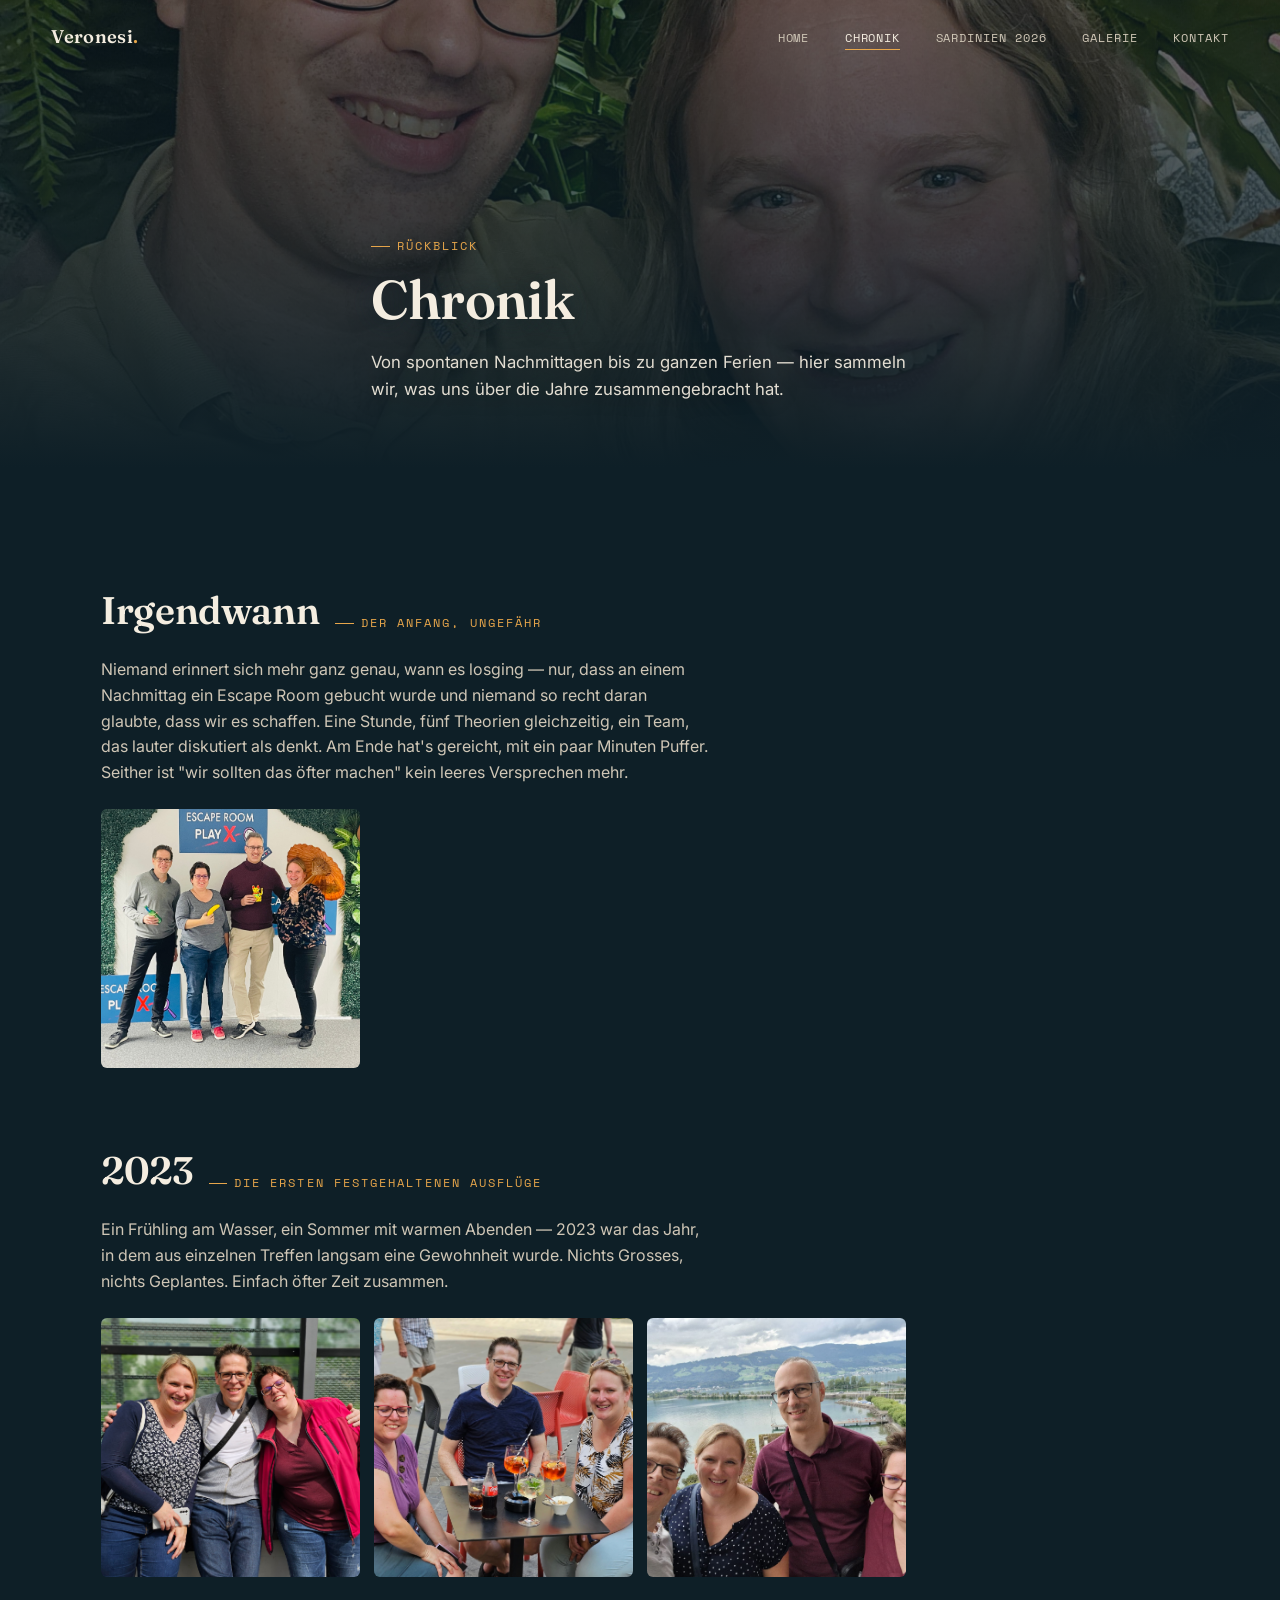
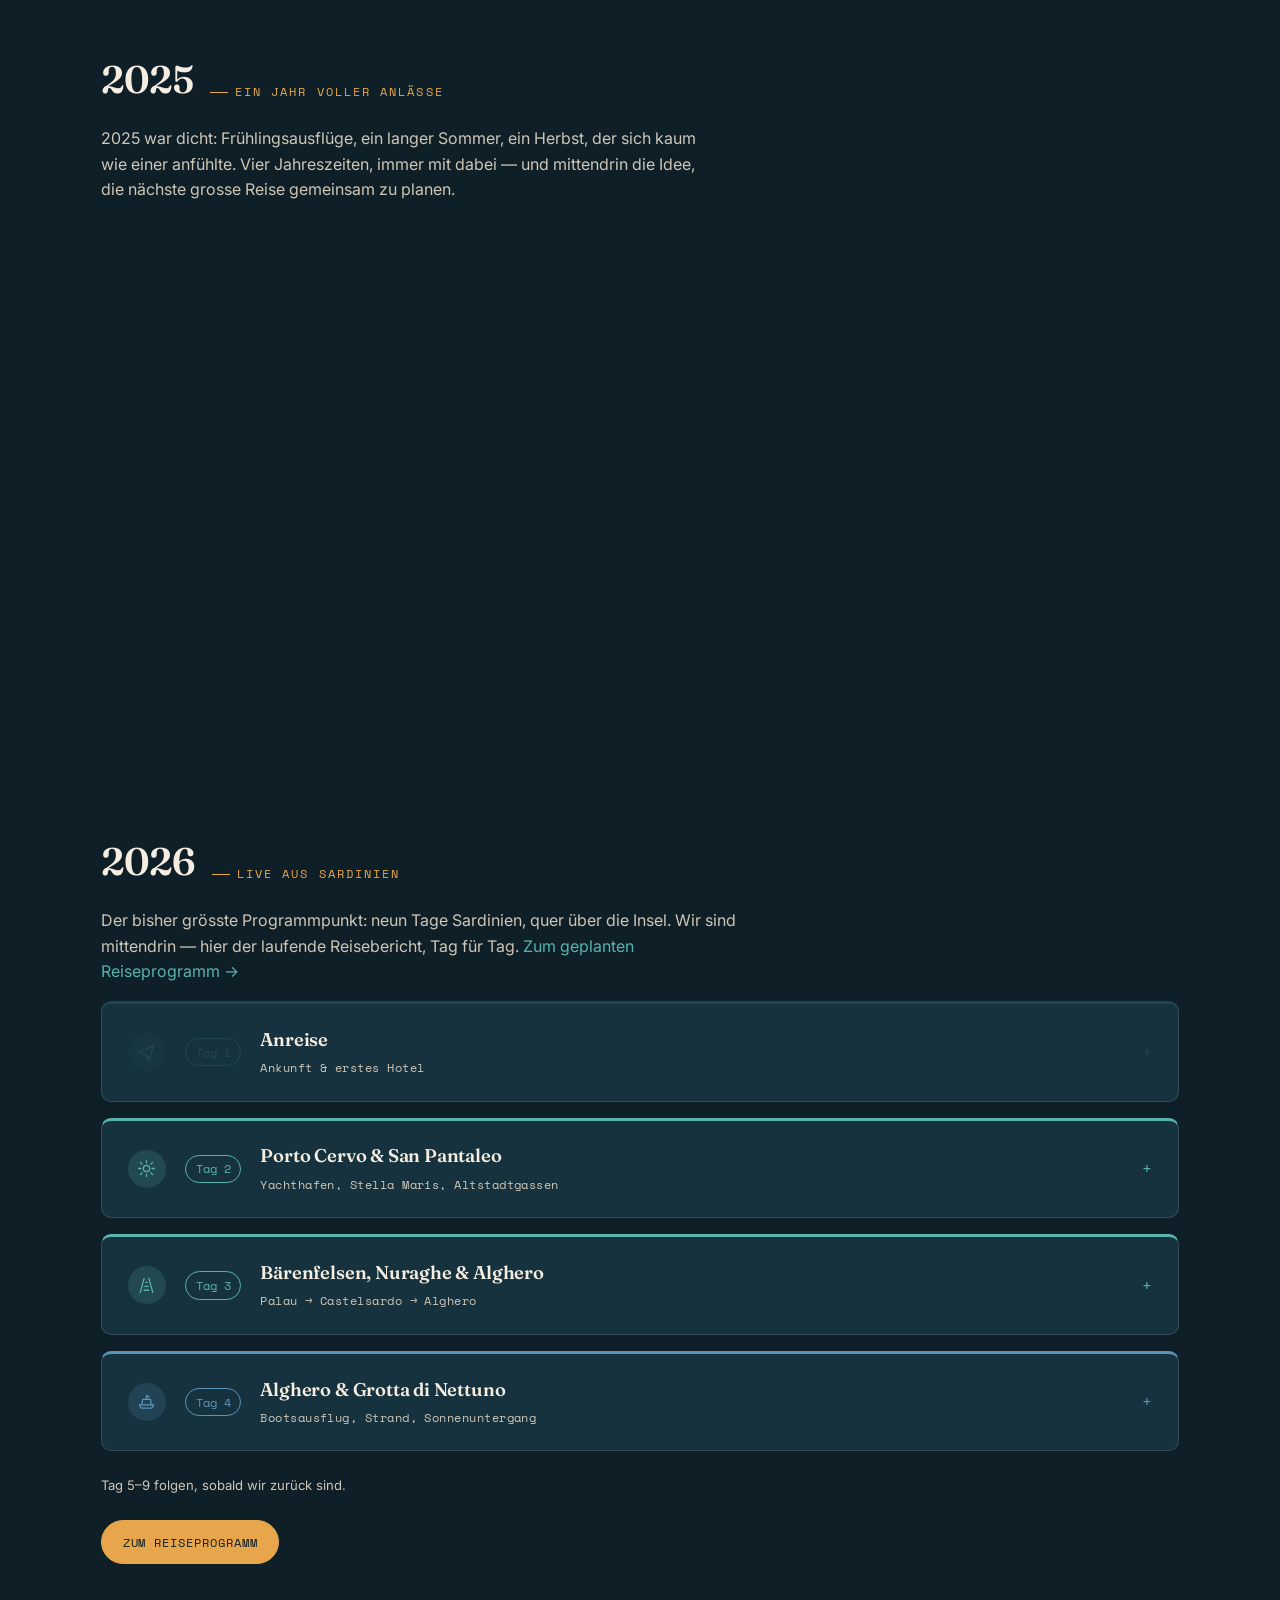
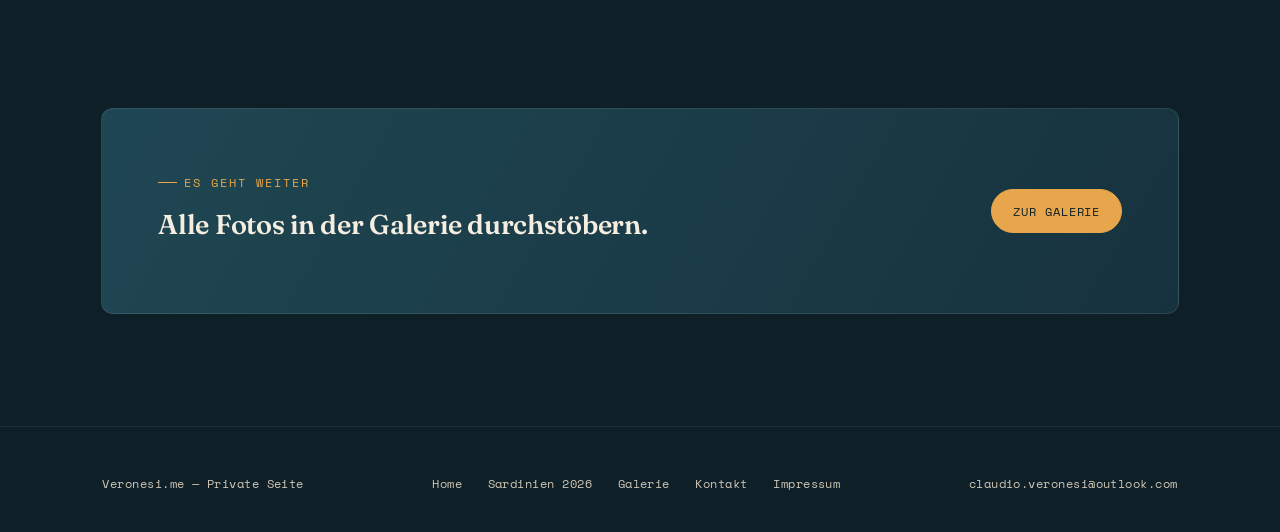
==== commit c08887aa: "Add files via upload" ====
--- a/chronik.html
+++ b/chronik.html
@@ -154,7 +154,7 @@
         </summary>
         <div class="daycard__body">
           <p>Das Frühstück genossen wir mit Blick über den Yachthafen und Teile der Stadt Alghero. Danach stand ein Bootsausflug zur Grotta di Nettuno auf dem Programm. Obwohl die Tour eigentlich ausgebucht war, gelang es, sich durchzufragen und doch noch Tickets für Boot und Grotte zu ergattern. Der Nachmittag klang mit einer kleinen Siesta im Hotel aus.</p>
-          <p>Danach spazierten wir an den Strand, stiegen ins angenehm warme Meer und liessen uns von der Sonne trocknen. Zurück im Hotel ging es in die Aussichtsbar "Blau" für einen feinen Drink.</p>
+          <p>Danach spazierten wir an den Strand und stiegen ins Meer — bei angenehmen 28 Grad übrigens richtig warm zum Schwimmen — und liessen uns anschliessend von der Sonne trocknen. Zurück im Hotel ging es in die Aussichtsbar "Blau" für einen feinen Drink.</p>
           <p>Am Abend haben wir Alghero nochmals ausgiebig zu Fuss erkundet: die Gassen, die kleinen Läden, die Restaurants, die Künstler und nicht zuletzt die Katzen, die überall herumstreunen. Dazu genossen wir die Aussicht aufs Meer und einen wunderschönen Sonnenuntergang, bevor wir den Abend in einer typischen Trattoria ausklingen liessen.</p>
           <div class="diary-photos">
             <div class="img-frame"><span class="placeholder-badge">Platzhalter</span><img src="pics/20250807_181822.jpg" alt="Platzhalter – Foto folgt" loading="lazy"></div>
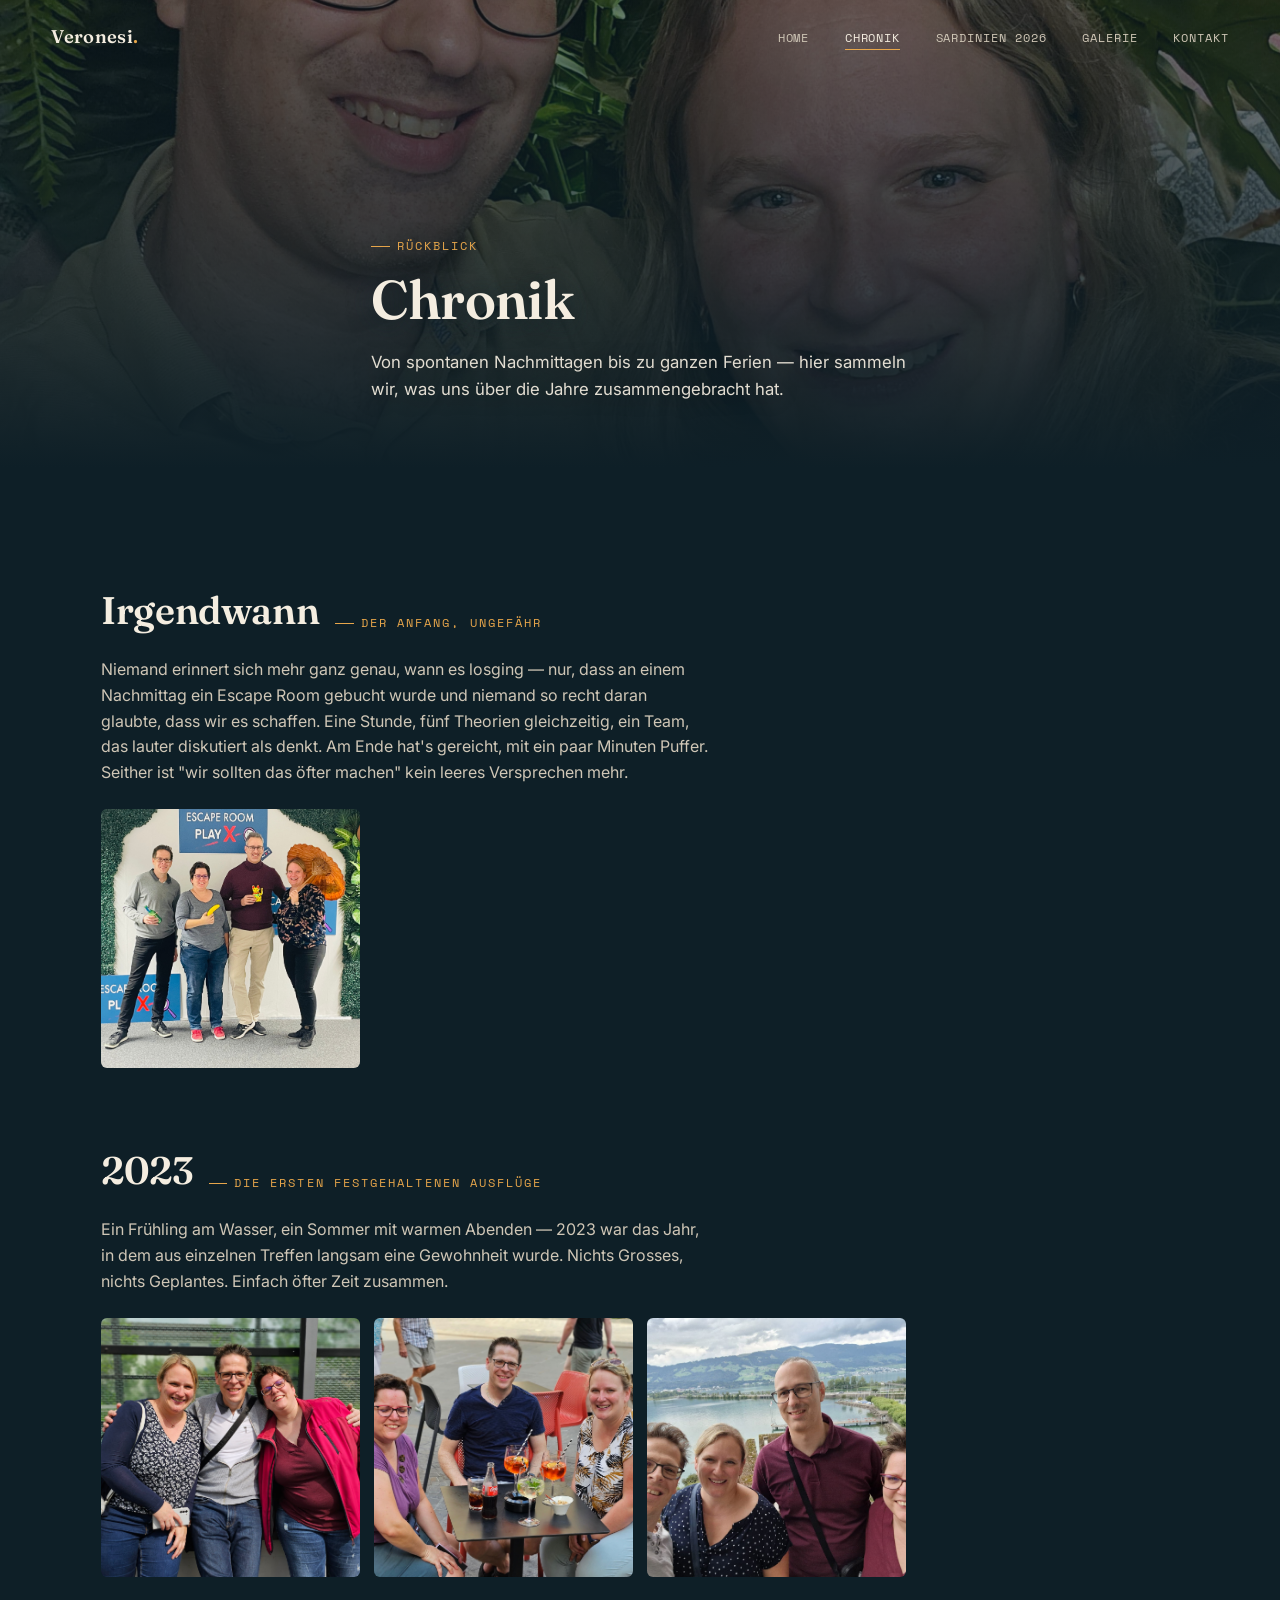
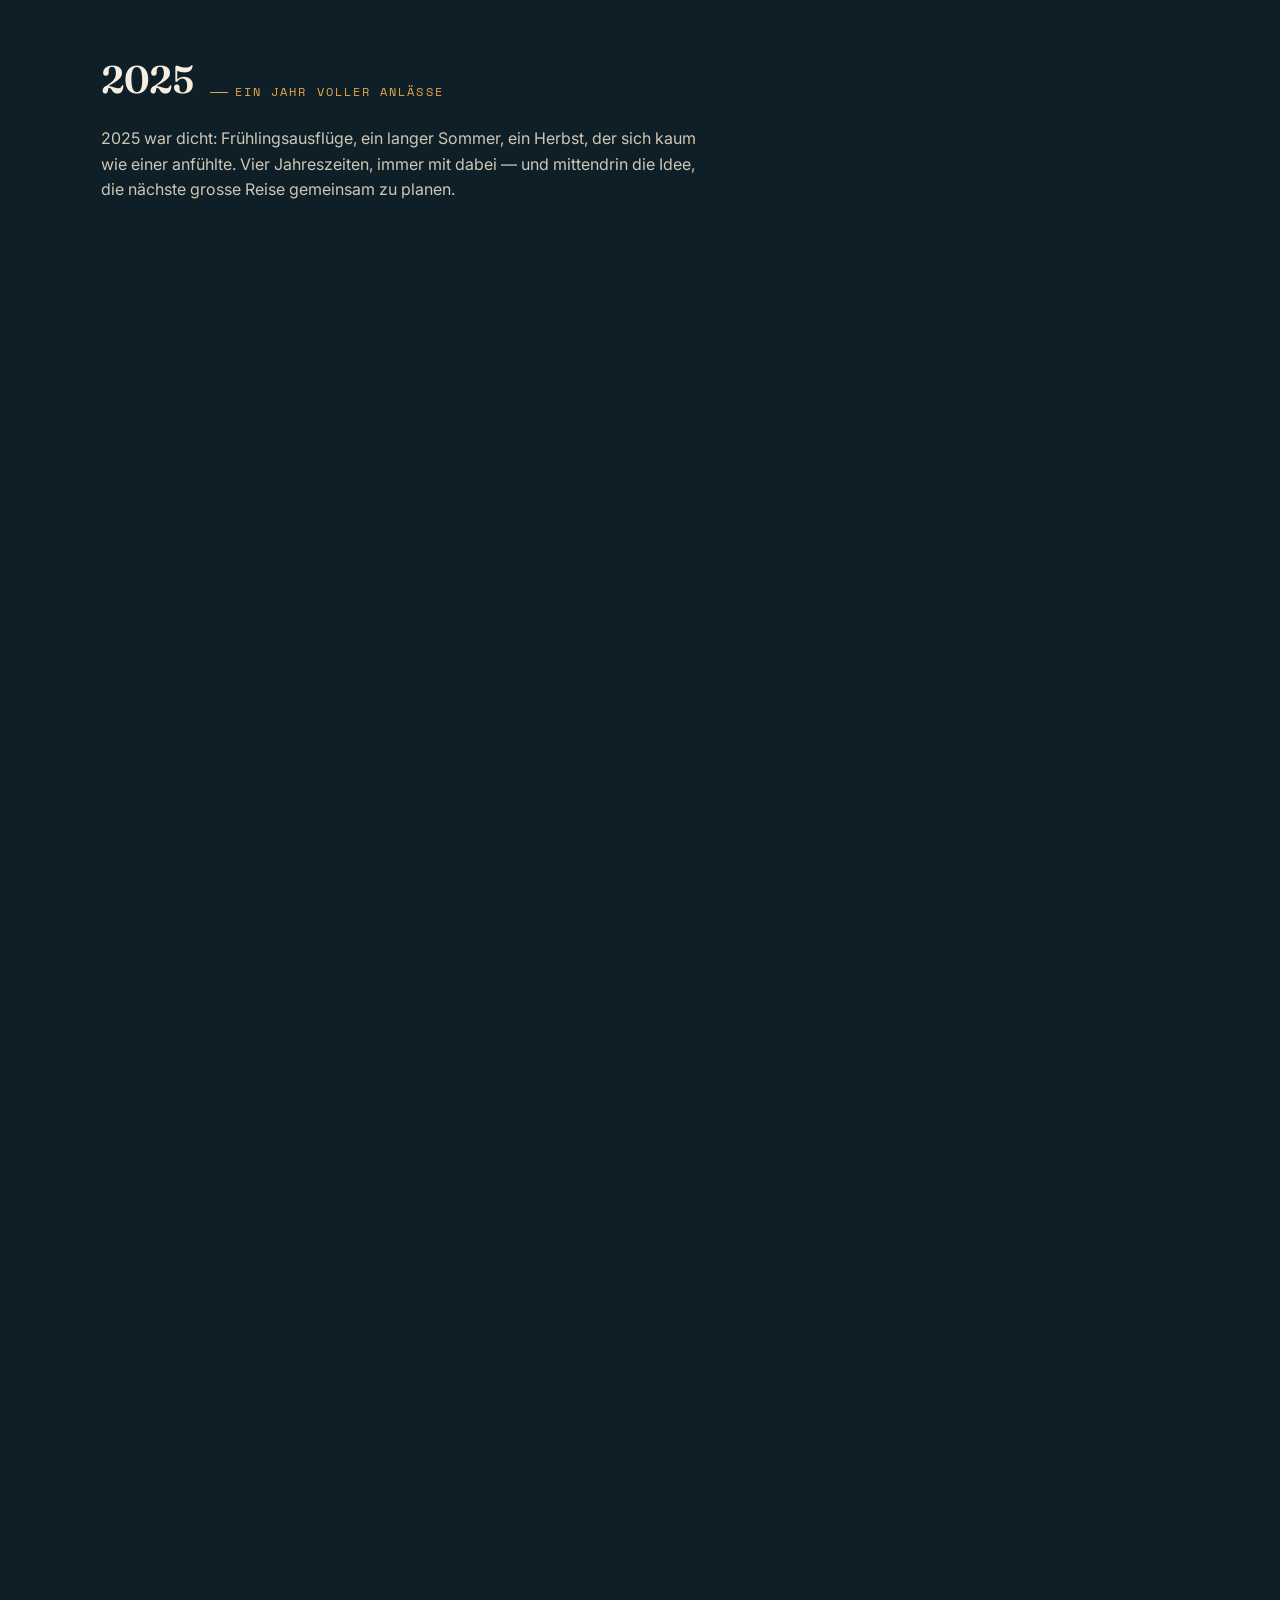
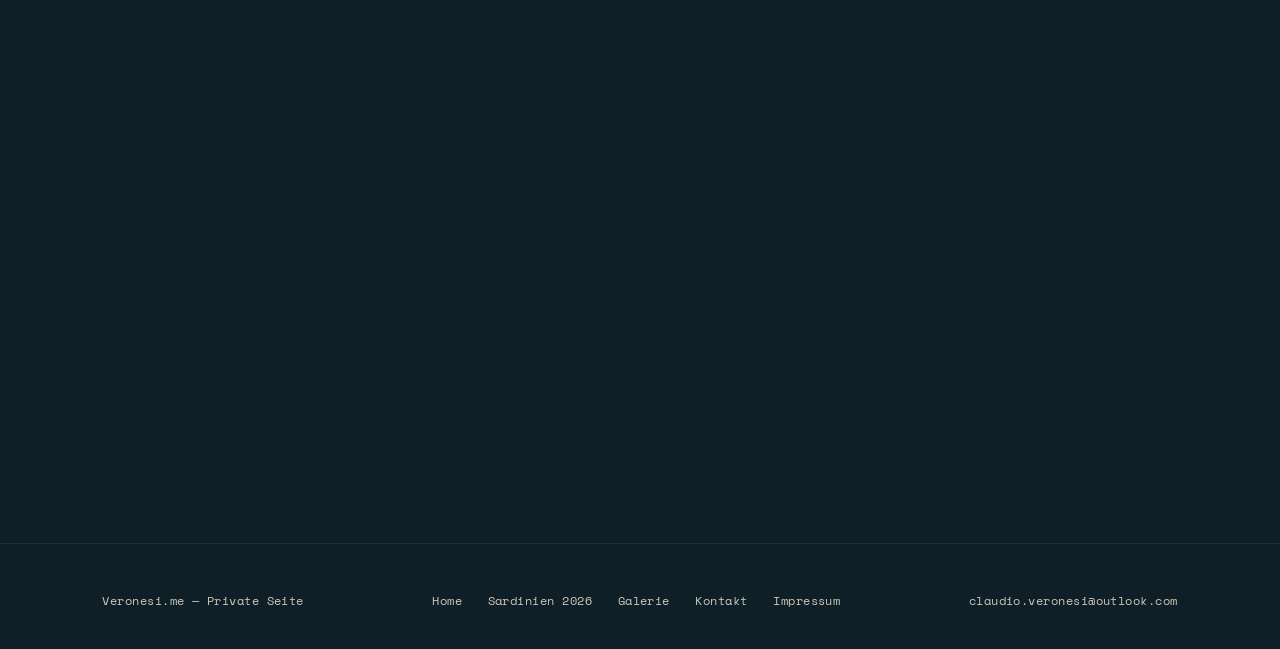
==== commit 72b10009: "Add files via upload" ====
--- a/chronik.html
+++ b/chronik.html
@@ -163,7 +163,27 @@
         </div>
       </details>
 
-      <p class="reveal" style="font-size:.82rem;color:var(--sand-dim);margin:1.5rem 0 1.5rem;">Tag 5–9 folgen, sobald wir zurück sind.</p>
+      <details class="daycard reveal" style="--accent:var(--sage);">
+        <summary>
+          <span class="day-icon"><svg viewBox="0 0 24 24"><path d="M3 19l6-11 4 6 2-3 6 8H3z"/></svg></span>
+          <span class="daycard__no">Tag 5</span>
+          <div class="daycard__title"><h3>Entlang der Küste nach Bosa, weiter ins Bergland</h3><span class="daycard__route">Bosa → Aritzo</span></div>
+          <span class="daycard__chevron">+</span>
+        </summary>
+        <div class="daycard__body">
+          <p>Die Fahrt führte uns über die SP105 immer der Küste entlang bis nach Bosa. Der Ausblick und die Küstenlinie sind schlicht wunderschön — es lohnt sich wirklich, unterwegs mehrere Male anzuhalten, um die Aussicht in Ruhe zu geniessen.</p>
+          <p>In Bosa angekommen, schauten wir uns die kleinen Gässchen, die Läden und das übrige Treiben des Städtchens an. Danach ging die Fahrt weiter durch bergiges Gebiet zu unserem nächsten Hotel, einem romantischen Haus in Aritzo, wo wir nun die spürbar kühlere Land- und Bergluft geniessen.</p>
+          <p>Dort schwammen wir im kühlen Bergquellwasser — herrlich erfrischend. Anschliessend liessen wir uns beim Sonnenbaden aufwärmen; es ist zwar spürbar kühler hier als sonst auf Sardinien, aber immer noch angenehm warm genug.</p>
+          <p>Das Abendessen glich danach einem kleinen Abenteuer für sich: Im ländlichen Hotel spricht niemand Englisch, nur Italienisch — wir umgekehrt kein Wort Italienisch. Dazu kamen die wirklich speziellen, nicht ganz leicht zu übersetzenden Menüs. Über 30 Tische standen fertig eingedeckt bereit — sowohl drinnen im Saal als auch draussen —, wir entschieden uns für draussen und waren dort die einzigen Gäste. Quasi mit eigenem Privatkellner durften wir gemütlich bei Sonnenuntergang tafeln. Dank des etwas kühleren Klimas schliefen wir danach ausgesprochen gut.</p>
+          <div class="tip"><b>Hotel-Eindruck:</b> Eher rustikal und romantisch gehalten, wird es dem Eindruck nach als Familienhotel geführt. Die Zimmer wirken gefühlt riesig, mit viel Holz verarbeitet und sehr rustikal, einfach aber zweckmässig eingerichtet.</div>
+          <div class="diary-photos">
+            <div class="img-frame"><span class="placeholder-badge">Platzhalter</span><img src="pics/20250807_181822.jpg" alt="Platzhalter – Foto folgt" loading="lazy"></div>
+            <div class="img-frame"><span class="placeholder-badge">Platzhalter</span><img src="pics/20250807_181822.jpg" alt="Platzhalter – Foto folgt" loading="lazy"></div>
+          </div>
+        </div>
+      </details>
+
+      <p class="reveal" style="font-size:.82rem;color:var(--sand-dim);margin:1.5rem 0 1.5rem;">Tag 6–9 folgen, sobald wir zurück sind.</p>
       <a href="sardinien.html" class="btn btn--solid">Zum Reiseprogramm</a>
     </div>
 
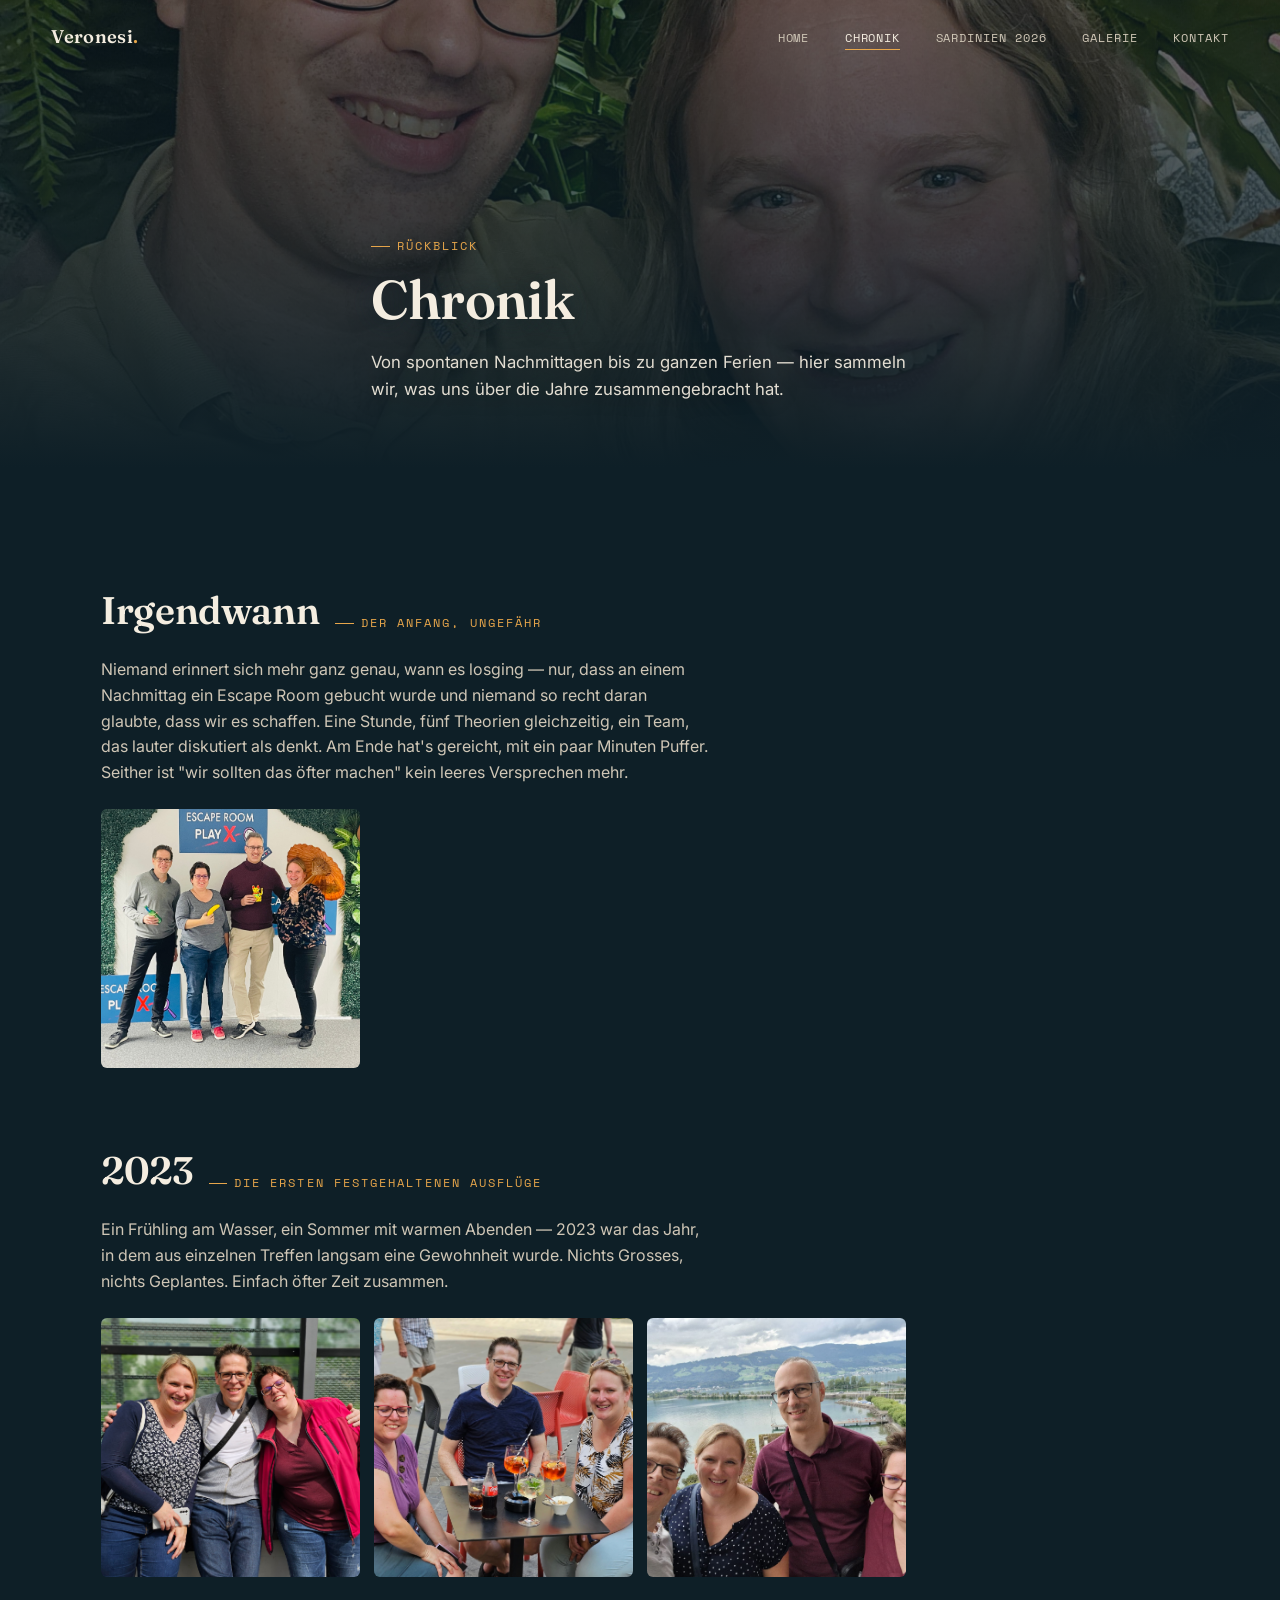
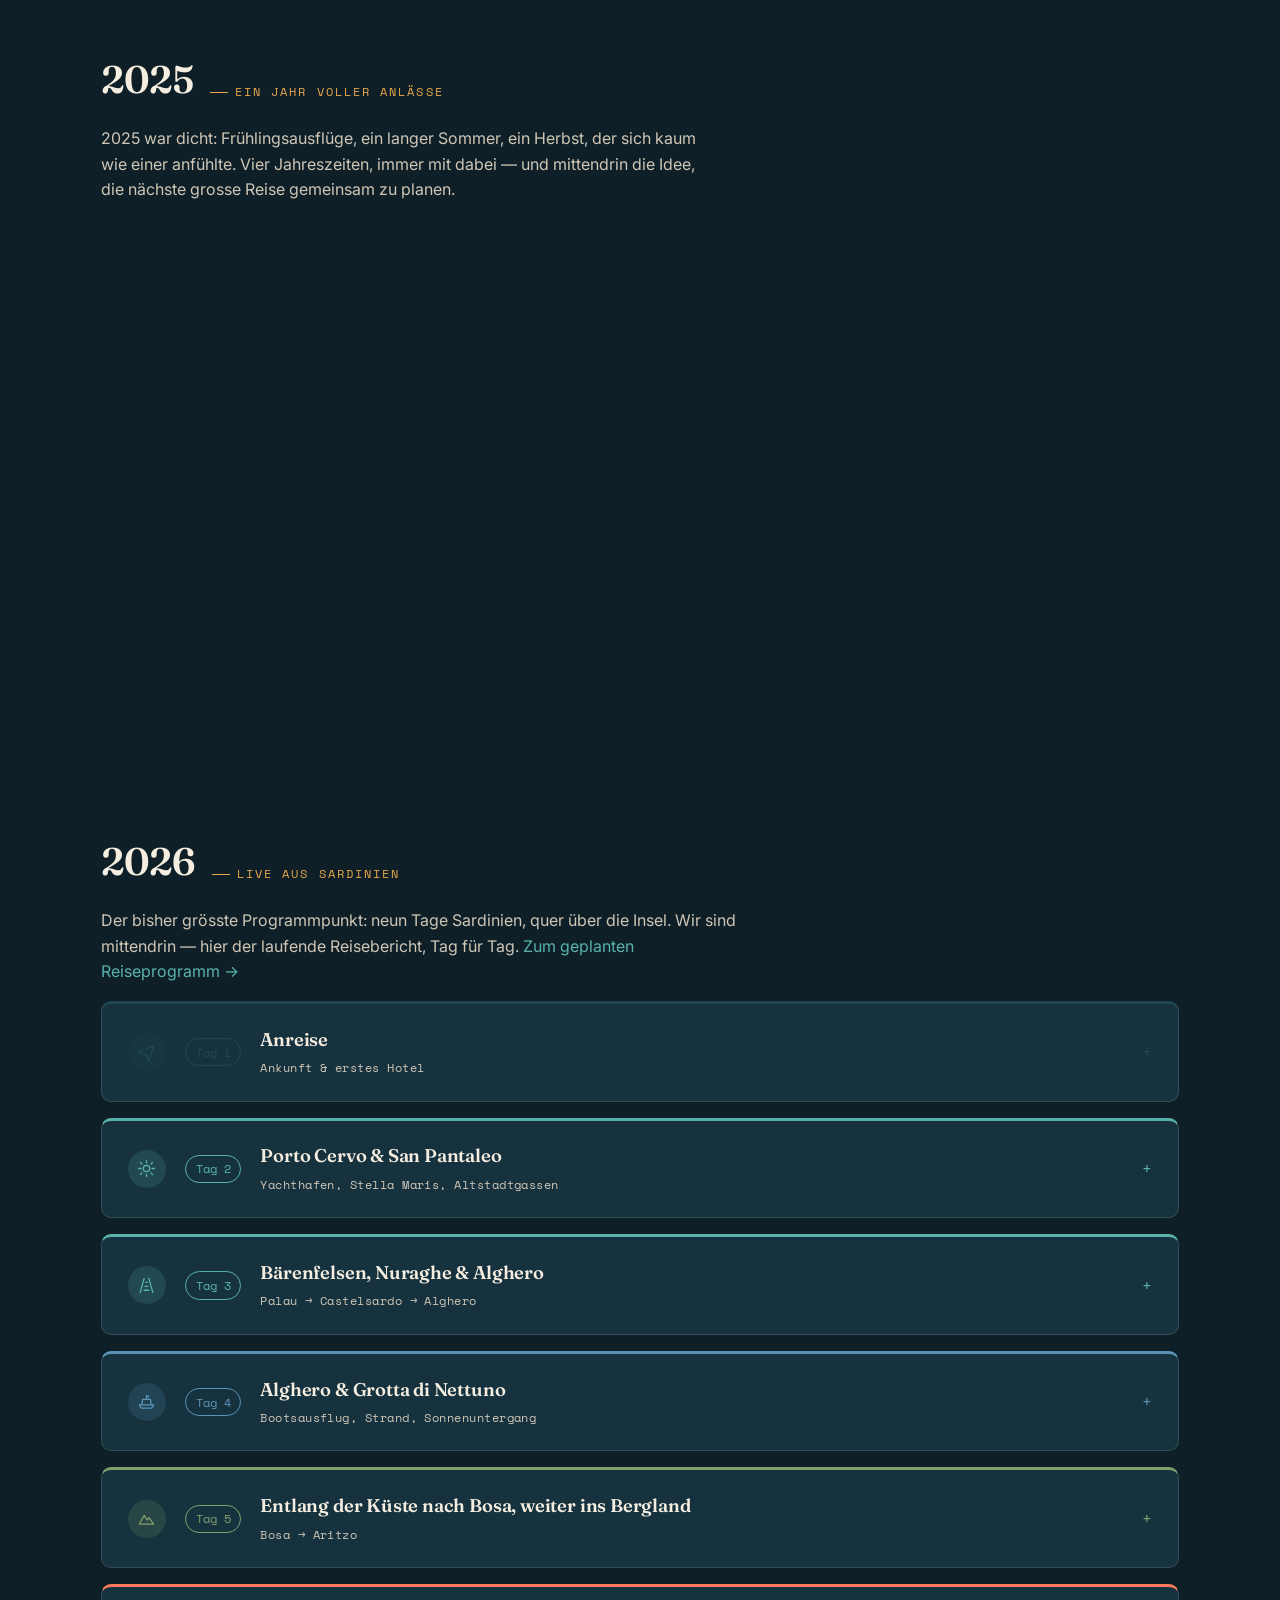
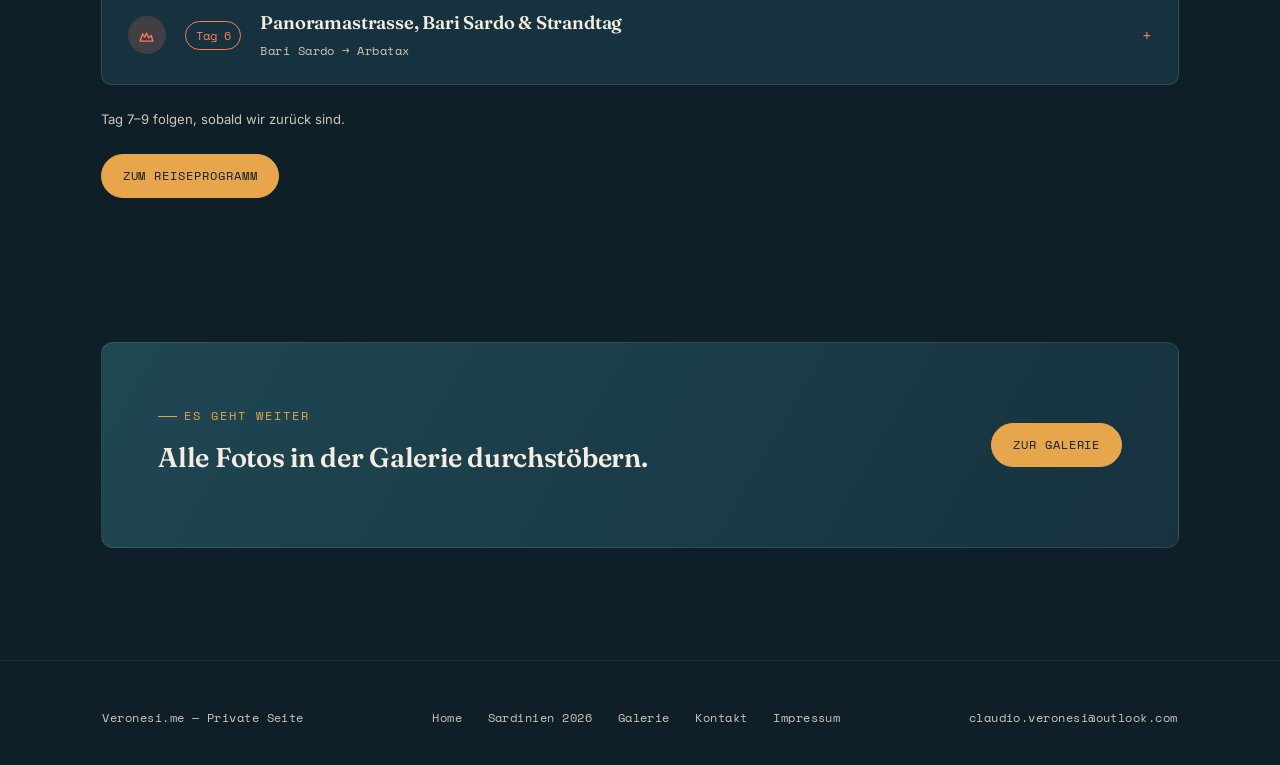
==== commit 8f873422: "Add files via upload" ====
--- a/chronik.html
+++ b/chronik.html
@@ -183,7 +183,27 @@
         </div>
       </details>
 
-      <p class="reveal" style="font-size:.82rem;color:var(--sand-dim);margin:1.5rem 0 1.5rem;">Tag 6–9 folgen, sobald wir zurück sind.</p>
+      <details class="daycard reveal" style="--accent:var(--coral);">
+        <summary>
+          <span class="day-icon"><svg viewBox="0 0 24 24"><path d="M4 19l3-9 3 4 2-5 3 6 3-3 2 7H4z"/></svg></span>
+          <span class="daycard__no">Tag 6</span>
+          <div class="daycard__title"><h3>Panoramastrasse, Bari Sardo & Strandtag</h3><span class="daycard__route">Bari Sardo → Arbatax</span></div>
+          <span class="daycard__chevron">+</span>
+        </summary>
+        <div class="daycard__body">
+          <p>Die Fahrt führte uns über eine wunderschöne Panoramastrasse durch Wälder und Pinienhaine bis nach Bari Sardo an der Ostküste. Unterwegs kreuzten allerhand Tiere unseren Weg: wilde Kühe, Pferde, ein Reh und sogar eine Wildsau, die nur knapp vor dem Auto über die Strasse schlenderte, bevor sie im Gebüsch verschwand.</p>
+          <p>Dabei lernten wir auch gleich eine weitere Facette der italienischen Verkehrsregeln kennen: Parkieren mitten im Kreisverkehr scheint durchaus "erlaubt" zu sein — immerhin hat es dort ja auch Platz.</p>
+          <p>Am Ziel angekommen, wählten wir den schönen Sandstrand Spiaggia di Bucca e Strumpu zum Baden aus. Das Wasser war herrlich warm, gefühlte 30 Grad, dazu schöne Pinienwälder direkt am Strand, die für angenehmen Schatten sorgten, und ein warmer Wind. In einem kleinen Strandcafé gönnten wir uns eine Kleinigkeit zu essen und trinken, badeten etwas und ruhten uns aus. Kurz nachdem wir aus dem Meer gestiegen waren, wurde allerdings die rote Flagge gehisst — gefährliche Strömungen hatten sich gebildet.</p>
+          <p>Danach fuhren wir weiter zu unserem nächsten Hotel. Nach einer kurzen Siesta spazierten wir zum Wahrzeichen von Arbatax, einem roten Felsen mit einer interessanten Steinformation. Danach drehten wir eine Runde im Pool, gefolgt von einer weiteren kleinen Siesta. Am Abend spazierten wir nochmals in die Stadt hinein, schauten dem Meer und der Brandung zu und liessen den Tag in einer Pizzeria bei einem feinen Abendessen ausklingen.</p>
+          <div class="tip"><b>Hotel-Eindruck:</b> Sehr schön und modern, mit einem einfach herrlichen Pool. Einzig die Klimaanlage ist relativ laut — die erste Nachthälfte versuchten wir noch, ohne sie zu schlafen, mussten sie dann aber doch wieder einschalten.</div>
+          <div class="diary-photos">
+            <div class="img-frame"><span class="placeholder-badge">Platzhalter</span><img src="pics/20250807_181822.jpg" alt="Platzhalter – Foto folgt" loading="lazy"></div>
+            <div class="img-frame"><span class="placeholder-badge">Platzhalter</span><img src="pics/20250807_181822.jpg" alt="Platzhalter – Foto folgt" loading="lazy"></div>
+          </div>
+        </div>
+      </details>
+
+      <p class="reveal" style="font-size:.82rem;color:var(--sand-dim);margin:1.5rem 0 1.5rem;">Tag 7–9 folgen, sobald wir zurück sind.</p>
       <a href="sardinien.html" class="btn btn--solid">Zum Reiseprogramm</a>
     </div>
 
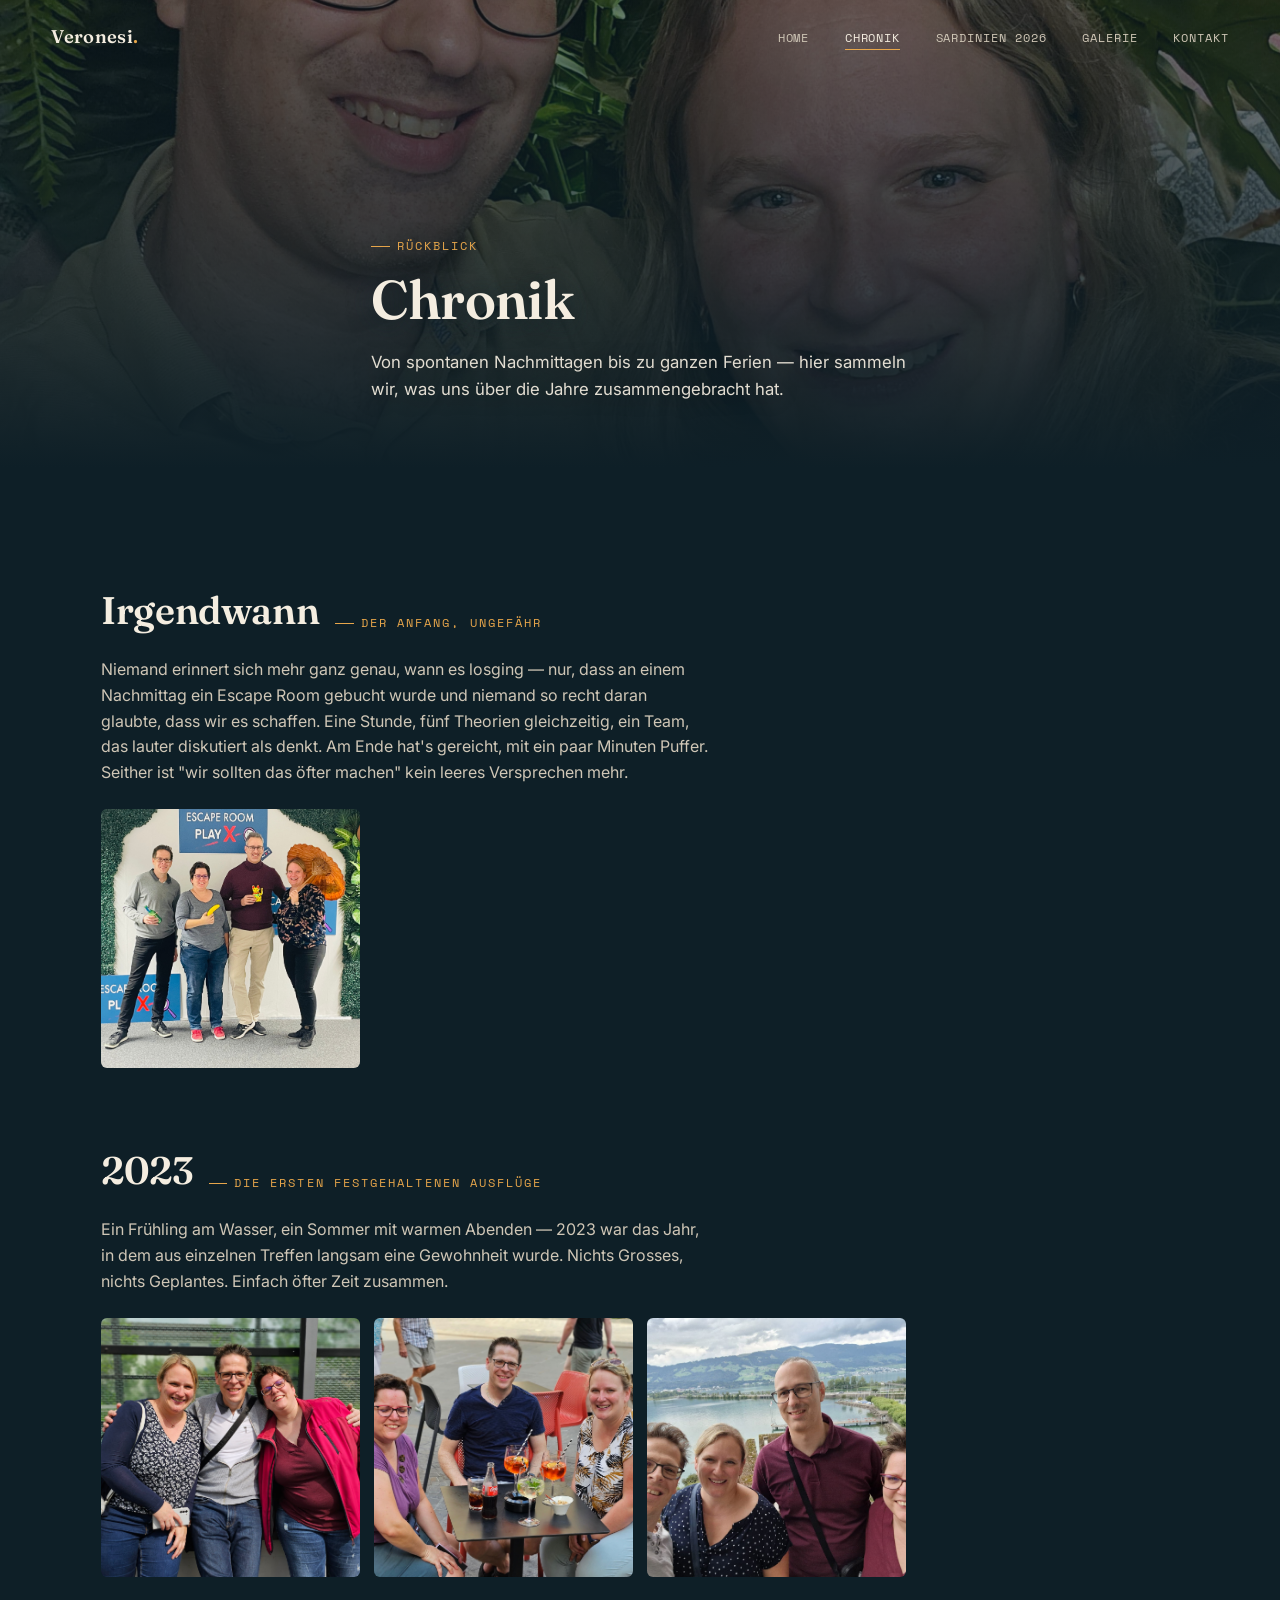
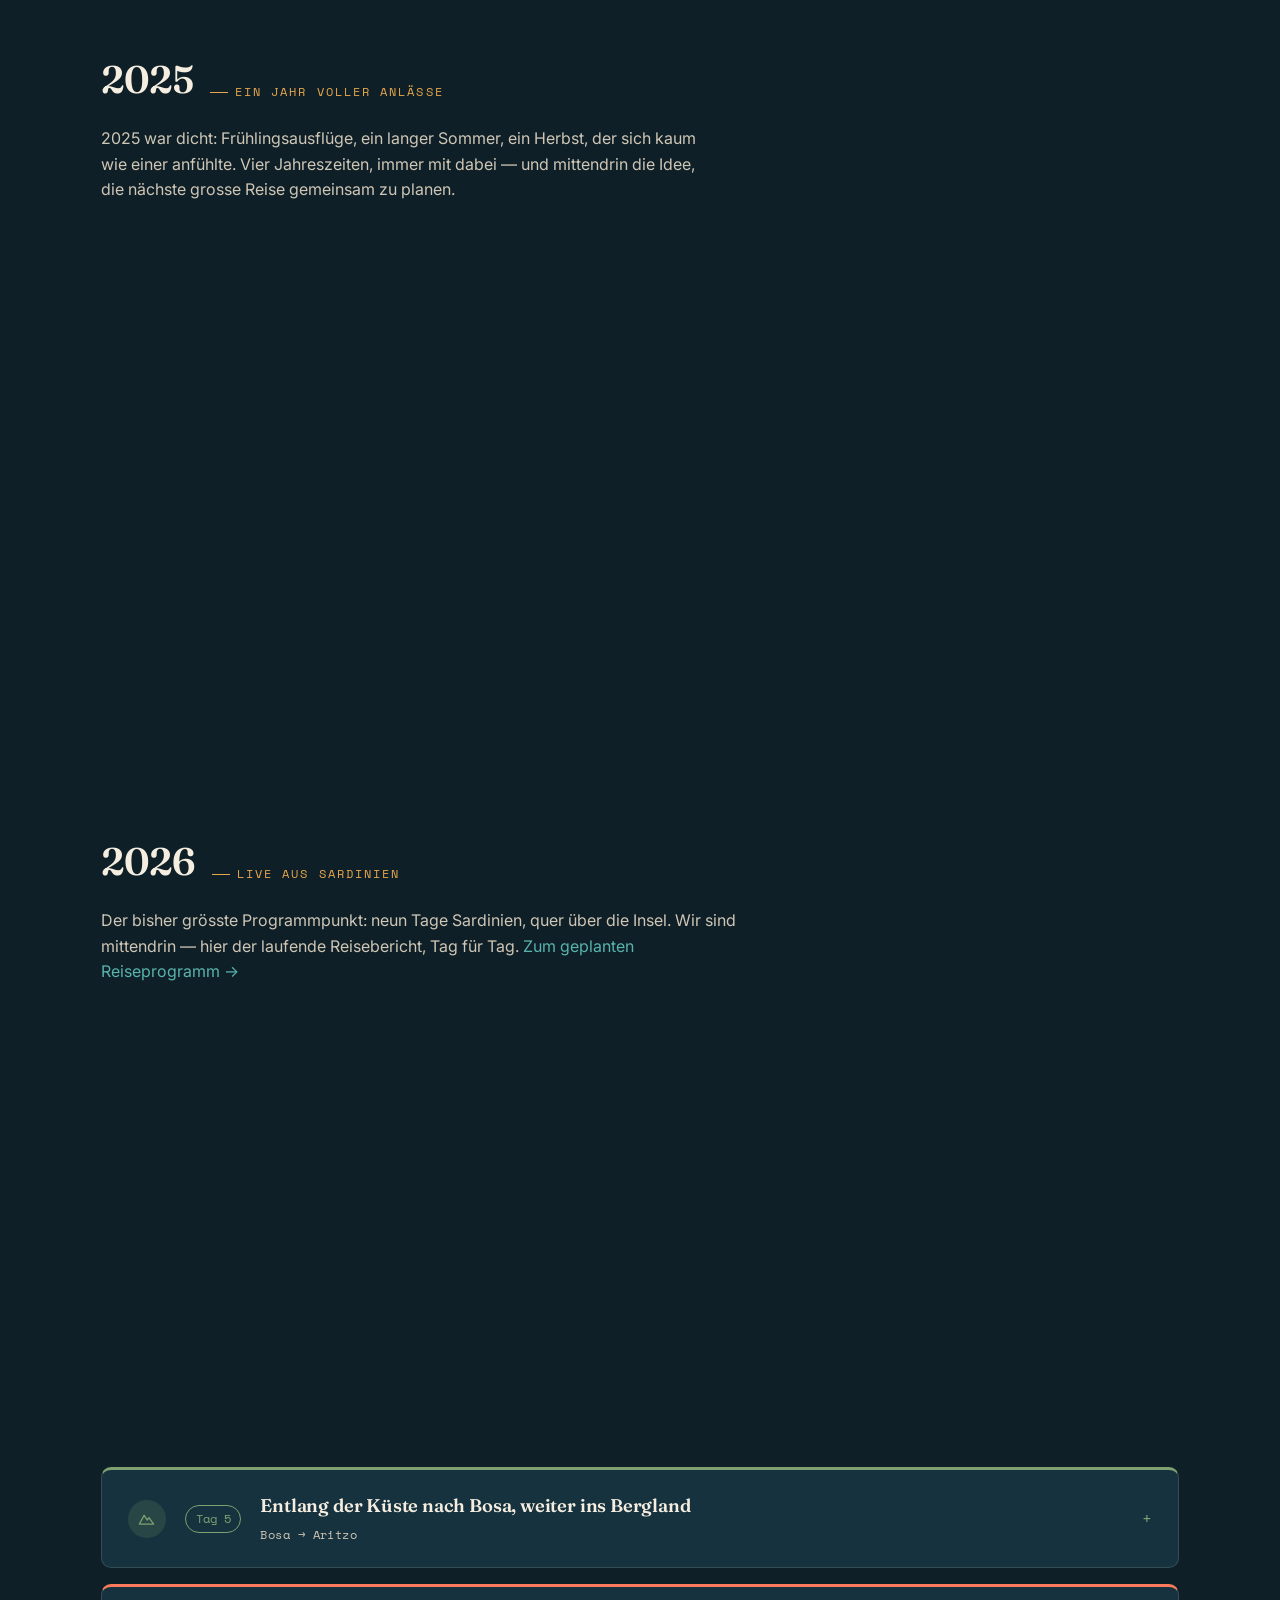
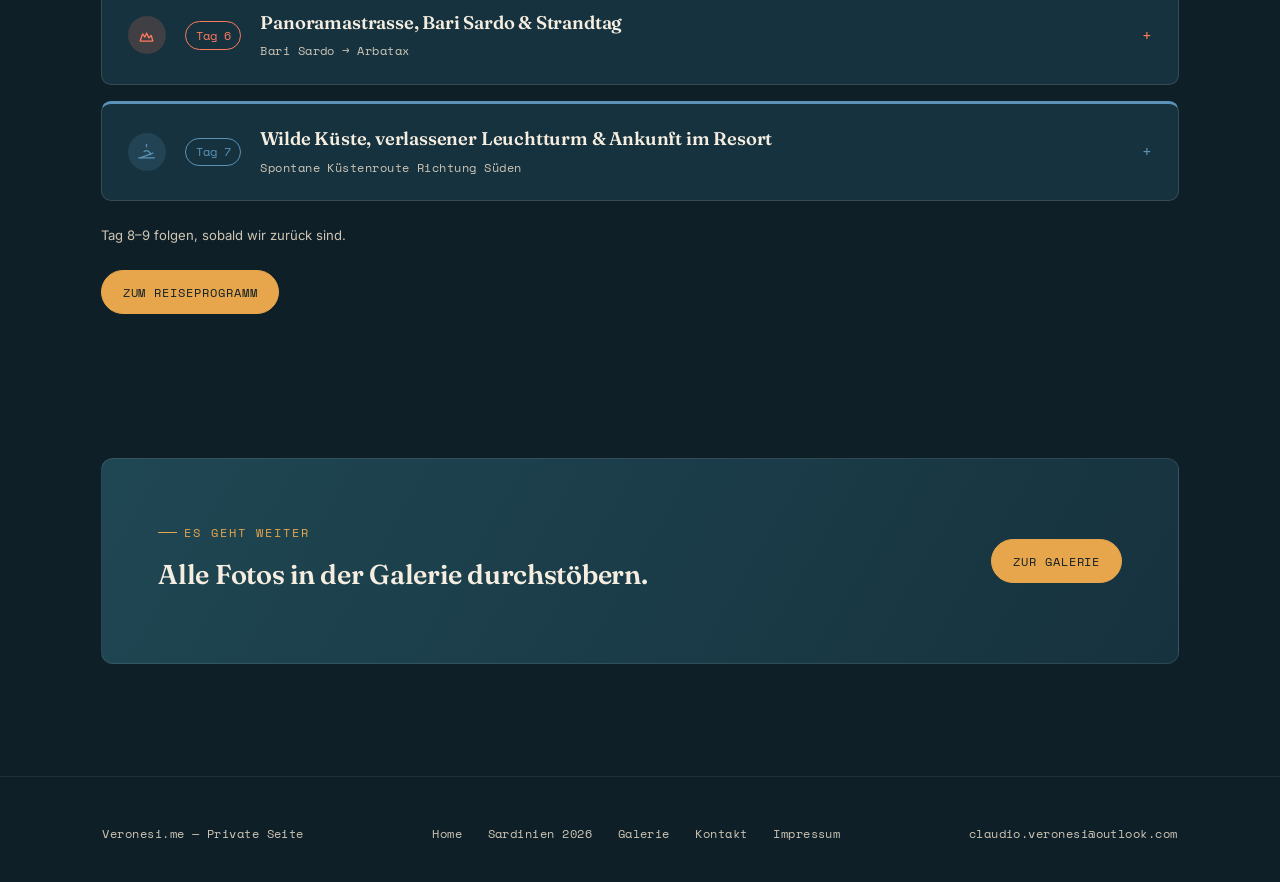
==== commit fece0805: "Add files via upload" ====
--- a/chronik.html
+++ b/chronik.html
@@ -203,7 +203,26 @@
         </div>
       </details>
 
-      <p class="reveal" style="font-size:.82rem;color:var(--sand-dim);margin:1.5rem 0 1.5rem;">Tag 7–9 folgen, sobald wir zurück sind.</p>
+      <details class="daycard reveal" style="--accent:var(--sky);">
+        <summary>
+          <span class="day-icon"><svg viewBox="0 0 24 24"><path d="M12 3v3M4 20l16-6M9 12a5 5 0 0 1 8 4"/><path d="M2 20h20"/></svg></span>
+          <span class="daycard__no">Tag 7</span>
+          <div class="daycard__title"><h3>Wilde Küste, verlassener Leuchtturm & Ankunft im Resort</h3><span class="daycard__route">Spontane Küstenroute Richtung Süden</span></div>
+          <span class="daycard__chevron">+</span>
+        </summary>
+        <div class="daycard__body">
+          <p>Nach dem Abschied von unserem vierten Hotel machten wir uns auf den Weg weiter Richtung Süden — etwas abweichend vom ursprünglichen Plan hielten wir uns dabei möglichst nah an der Küste. Unser erstes Ziel war ein wunderschöner Sandstrand mit kristallklarem Wasser. Der Weg dorthin führte über etwa einen Kilometer extrem sandige und buckelige Piste, die uns ordentlich durchschüttelte — jeder Offroad-Fahrer hätte vor uns salutiert, während wir, eingehüllt in eine dichte Sandwolke, tapfer unsere Spur zogen. Ein echtes kleines Abenteuer, belohnt mit kristallklarem Wasser und einem Bad, das zum absoluten Highlight wurde.</p>
+          <p>Danach wollten wir noch zu einem verlassenen Leuchtturm weiterfahren, mussten aber auf halbem Weg aufgeben und rückwärts wenden — die Bodenfreiheit unseres Autos reichte bei Weitem nicht aus. Selbst Offroad-Jeeps kehrten dort um. Zu Fuss war es uns bei diesen Temperaturen zu weit, also entschieden wir uns, direkt zum letzten Hotel weiterzufahren. Rund anderthalb Stunden zu früh kamen wir an, doch zum Glück war unser Zimmer bereits bezugsbereit.</p>
+          <p>Wir richteten uns ein, erkundeten den Park ein wenig und gingen dann an den Strand zum Schwimmen — das Wasser war so herrlich, dass wir am liebsten gar nicht mehr herausgekommen wären. Am Abend wollten wir uns im Hotel-Restaurant verwöhnen lassen.</p>
+          <div class="tip"><b>Hotel-Eindruck (das fünfte Hotel):</b> Wirklich toll! Weit mehr als nur ein Hotel — ein riesiger Park mit Rasenflächen, mehreren Pools, Bars, Relax-Bungalows und zahlreichen kleinen Hütten als Unterkünfte. Dazu direkter Strandanschluss mit kristallklarem, 30 Grad warmem Meerwasser, Tennisplatz, Fussballplatz, Padel-Platz, ein 24-Stunden-Fitnessraum, Wellness und vieles mehr. Die Anlage ist so gross, dass sogar E-Cars darin herumfahren.</div>
+          <div class="diary-photos">
+            <div class="img-frame"><span class="placeholder-badge">Platzhalter</span><img src="pics/20250807_181822.jpg" alt="Platzhalter – Foto folgt" loading="lazy"></div>
+            <div class="img-frame"><span class="placeholder-badge">Platzhalter</span><img src="pics/20250807_181822.jpg" alt="Platzhalter – Foto folgt" loading="lazy"></div>
+          </div>
+        </div>
+      </details>
+
+      <p class="reveal" style="font-size:.82rem;color:var(--sand-dim);margin:1.5rem 0 1.5rem;">Tag 8–9 folgen, sobald wir zurück sind.</p>
       <a href="sardinien.html" class="btn btn--solid">Zum Reiseprogramm</a>
     </div>
 
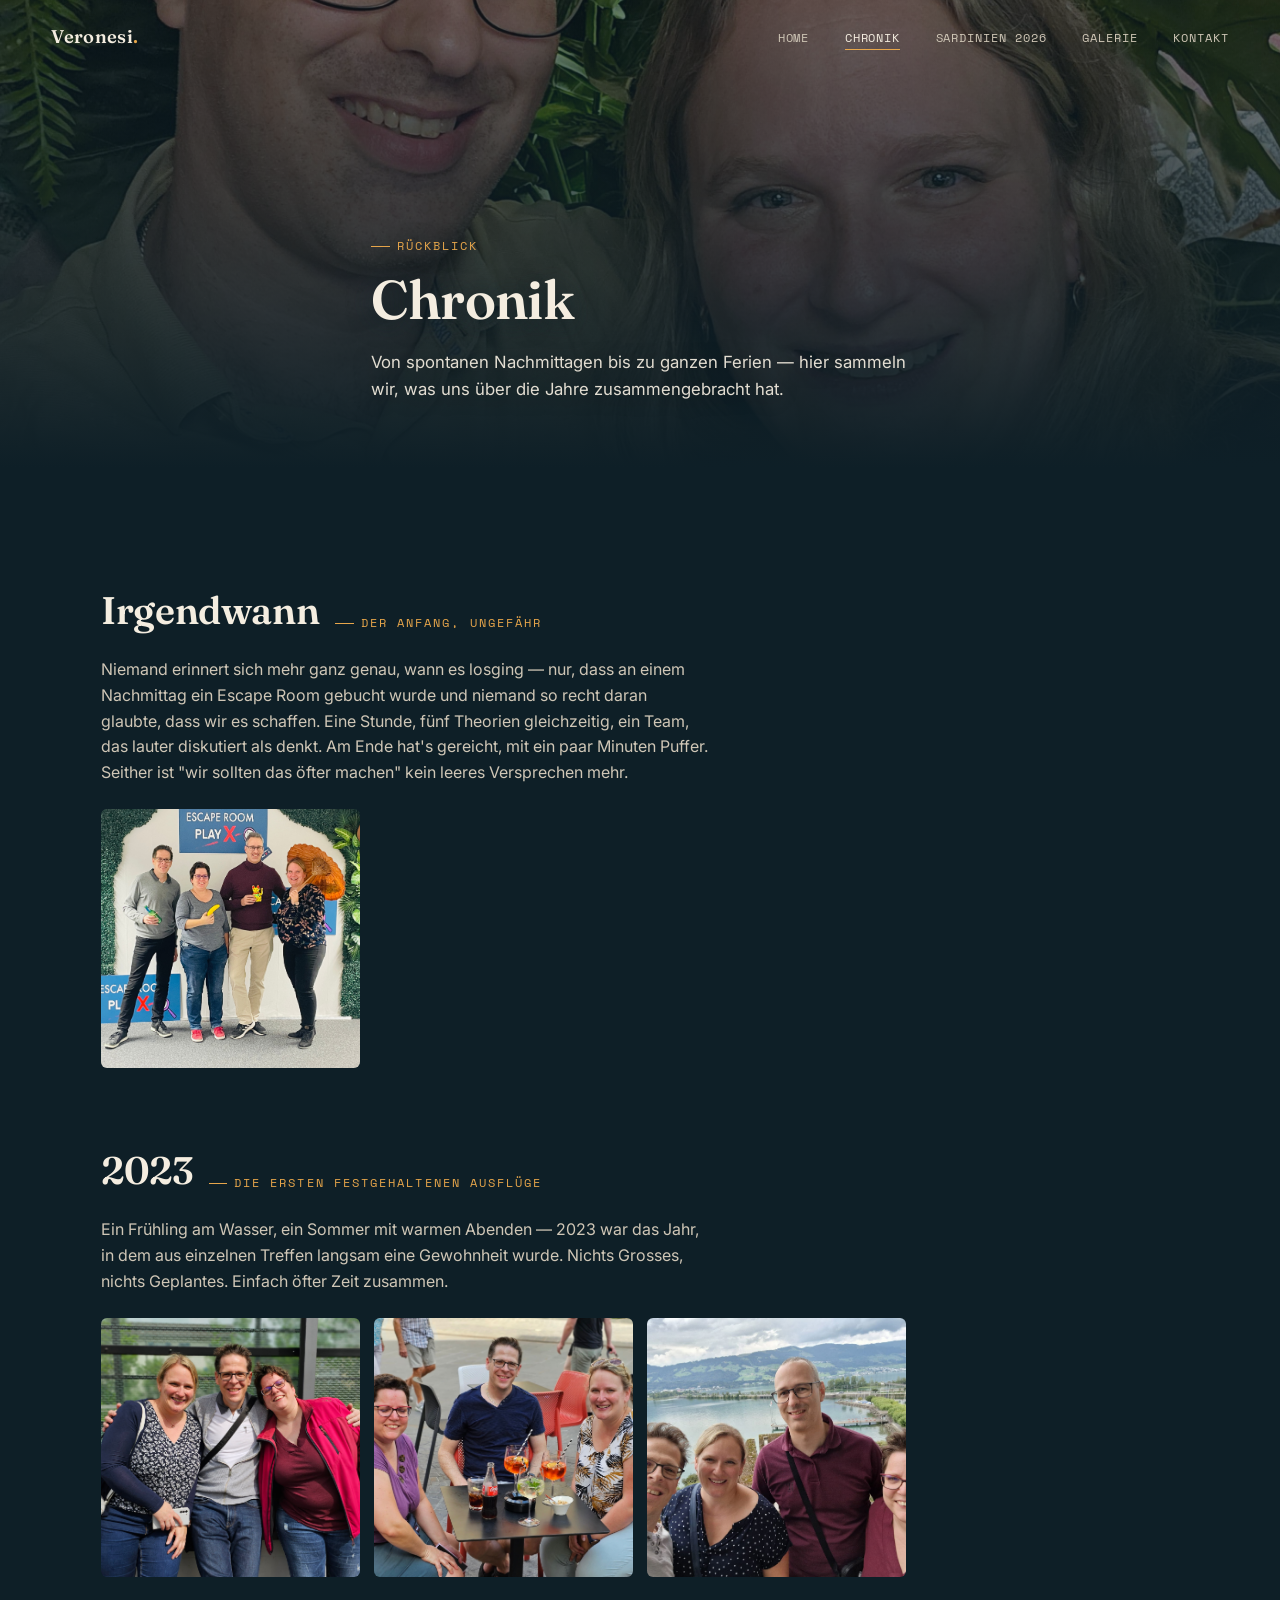
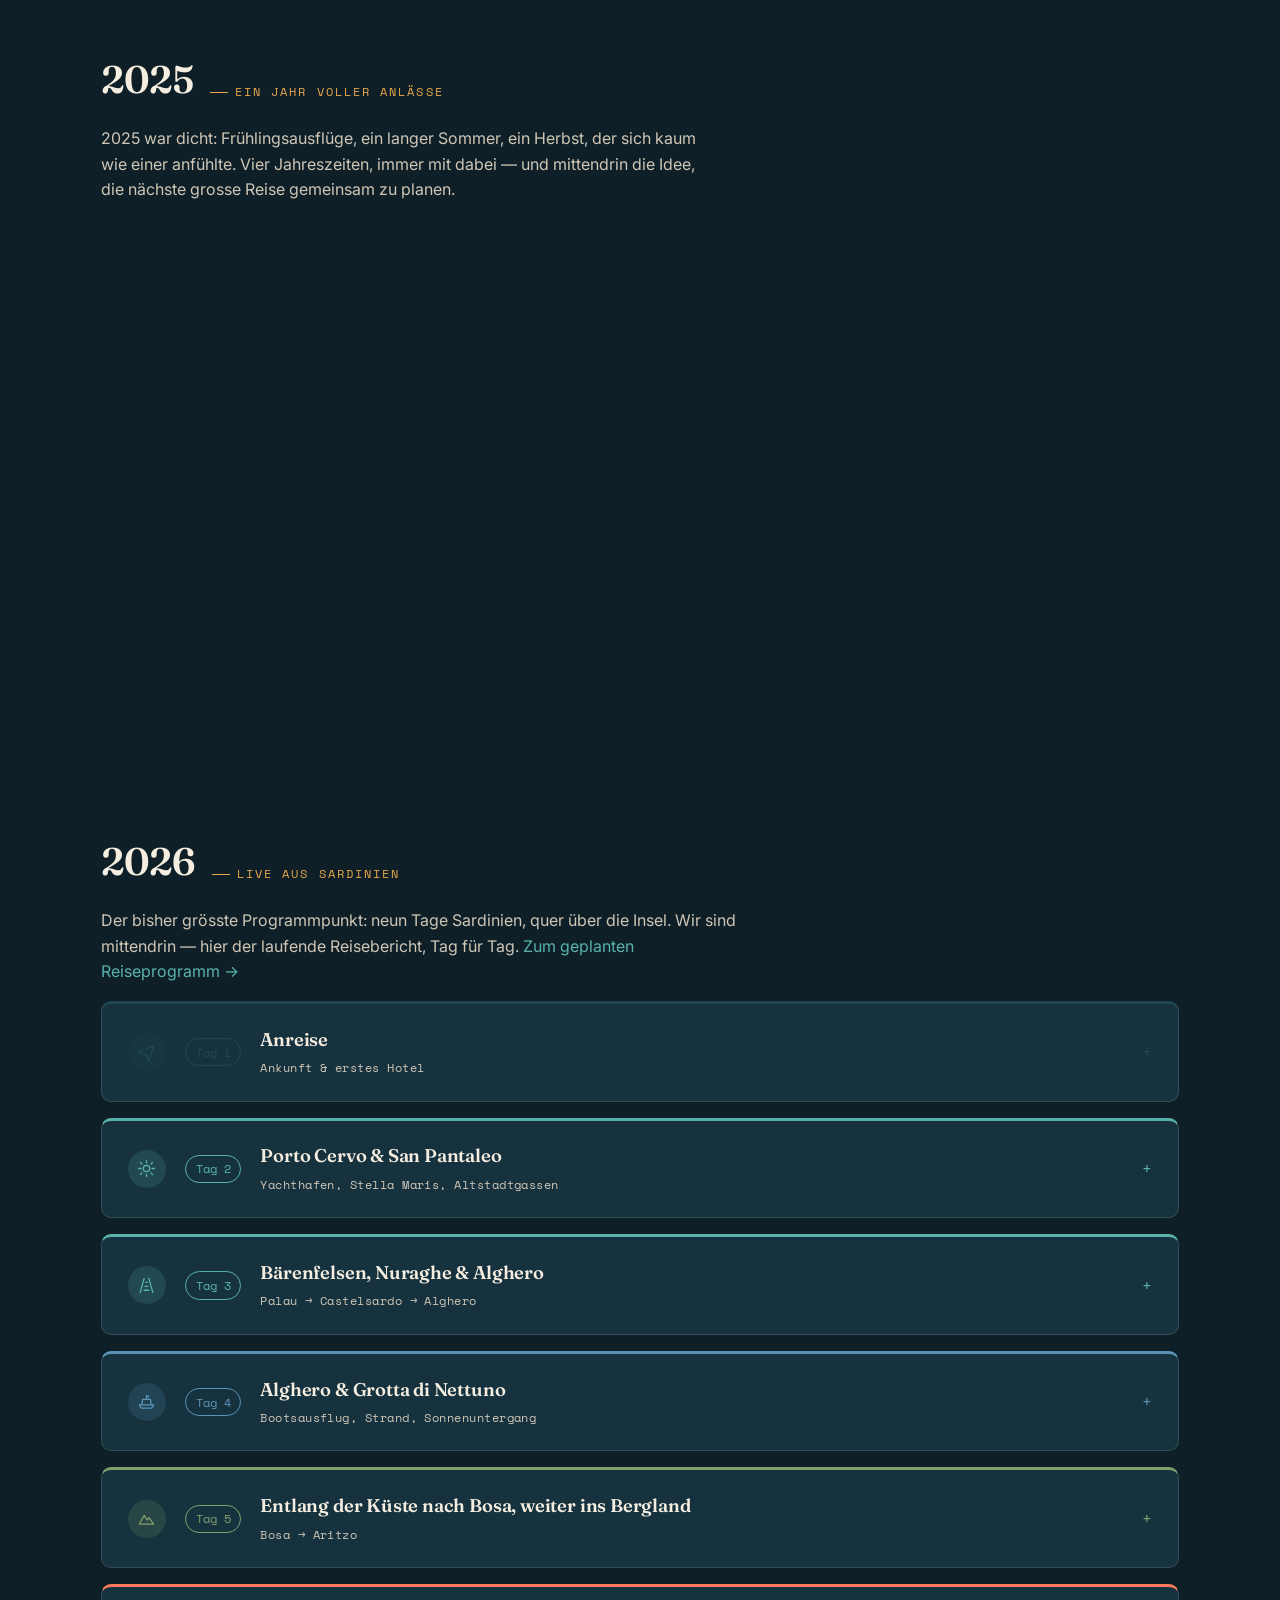
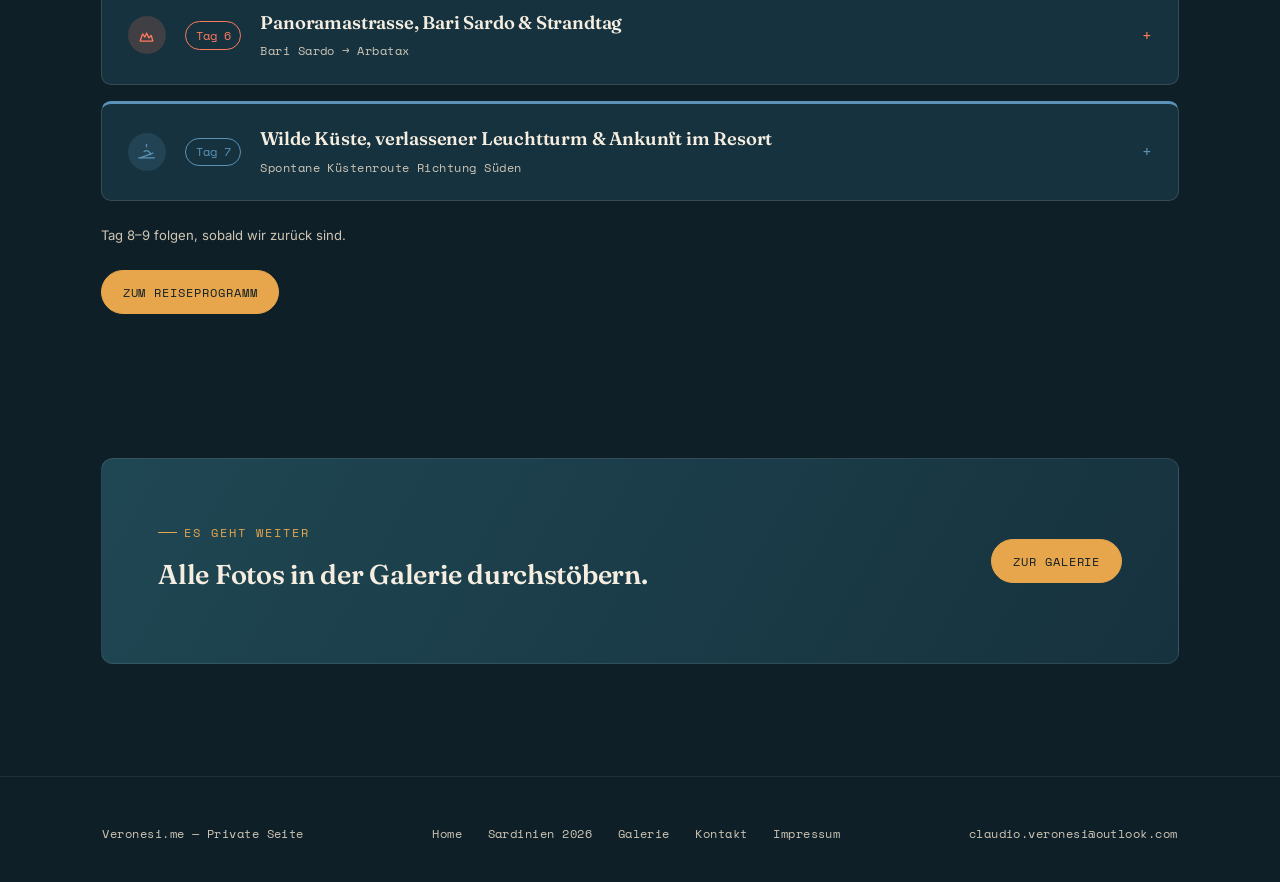
==== commit f0a3d2b2: "Add files via upload" ====
--- a/chronik.html
+++ b/chronik.html
@@ -213,8 +213,9 @@
         <div class="daycard__body">
           <p>Nach dem Abschied von unserem vierten Hotel machten wir uns auf den Weg weiter Richtung Süden — etwas abweichend vom ursprünglichen Plan hielten wir uns dabei möglichst nah an der Küste. Unser erstes Ziel war ein wunderschöner Sandstrand mit kristallklarem Wasser. Der Weg dorthin führte über etwa einen Kilometer extrem sandige und buckelige Piste, die uns ordentlich durchschüttelte — jeder Offroad-Fahrer hätte vor uns salutiert, während wir, eingehüllt in eine dichte Sandwolke, tapfer unsere Spur zogen. Ein echtes kleines Abenteuer, belohnt mit kristallklarem Wasser und einem Bad, das zum absoluten Highlight wurde.</p>
           <p>Danach wollten wir noch zu einem verlassenen Leuchtturm weiterfahren, mussten aber auf halbem Weg aufgeben und rückwärts wenden — die Bodenfreiheit unseres Autos reichte bei Weitem nicht aus. Selbst Offroad-Jeeps kehrten dort um. Zu Fuss war es uns bei diesen Temperaturen zu weit, also entschieden wir uns, direkt zum letzten Hotel weiterzufahren. Rund anderthalb Stunden zu früh kamen wir an, doch zum Glück war unser Zimmer bereits bezugsbereit.</p>
-          <p>Wir richteten uns ein, erkundeten den Park ein wenig und gingen dann an den Strand zum Schwimmen — das Wasser war so herrlich, dass wir am liebsten gar nicht mehr herausgekommen wären. Am Abend wollten wir uns im Hotel-Restaurant verwöhnen lassen.</p>
-          <div class="tip"><b>Hotel-Eindruck (das fünfte Hotel):</b> Wirklich toll! Weit mehr als nur ein Hotel — ein riesiger Park mit Rasenflächen, mehreren Pools, Bars, Relax-Bungalows und zahlreichen kleinen Hütten als Unterkünfte. Dazu direkter Strandanschluss mit kristallklarem, 30 Grad warmem Meerwasser, Tennisplatz, Fussballplatz, Padel-Platz, ein 24-Stunden-Fitnessraum, Wellness und vieles mehr. Die Anlage ist so gross, dass sogar E-Cars darin herumfahren.</div>
+          <p>Wir richteten uns ein, erkundeten den Park ein wenig und gingen dann an den Strand zum Schwimmen — das Wasser war so herrlich, dass wir am liebsten gar nicht mehr herausgekommen wären.</p>
+          <p>Im Vergleich zu den letzten, deutlich kleineren Hotels, die beim Essen mehr Charme versprühten, bietet dieses zum Abendessen ein grosses Buffet, an dem gleichzeitig rund 200 Personen Platz finden. Das Essen selbst ist zwar sehr fein, der gemütliche Charme der Vortage fehlt hier aber trotzdem etwas. Dafür gab es Live-Musik, und der Rest der Anlage — Pool, Strand, Meer und die vielen Möglichkeiten — ist absolut top.</p>
+          <div class="tip"><b>Hotel-Eindruck (das fünfte Hotel):</b> Wirklich toll! Weit mehr als nur ein Hotel — ein riesiger Park mit Rasenflächen, mehreren Pools, Bars, Relax-Bungalows und zahlreichen kleinen Hütten als Unterkünfte. Dazu direkter Strandanschluss mit kristallklarem, 30 Grad warmem Meerwasser, Tennisplatz, Fussballplatz, Padel-Platz, ein 24-Stunden-Fitnessraum, Wellness und vieles mehr. Die Anlage ist so gross, dass sogar E-Cars darin herumfahren. Einzig beim Abendessen fehlt im grossen Buffet-Saal etwas der familiäre Charme der kleineren Hotels zuvor — dafür sorgt Live-Musik für Stimmung.</div>
           <div class="diary-photos">
             <div class="img-frame"><span class="placeholder-badge">Platzhalter</span><img src="pics/20250807_181822.jpg" alt="Platzhalter – Foto folgt" loading="lazy"></div>
             <div class="img-frame"><span class="placeholder-badge">Platzhalter</span><img src="pics/20250807_181822.jpg" alt="Platzhalter – Foto folgt" loading="lazy"></div>
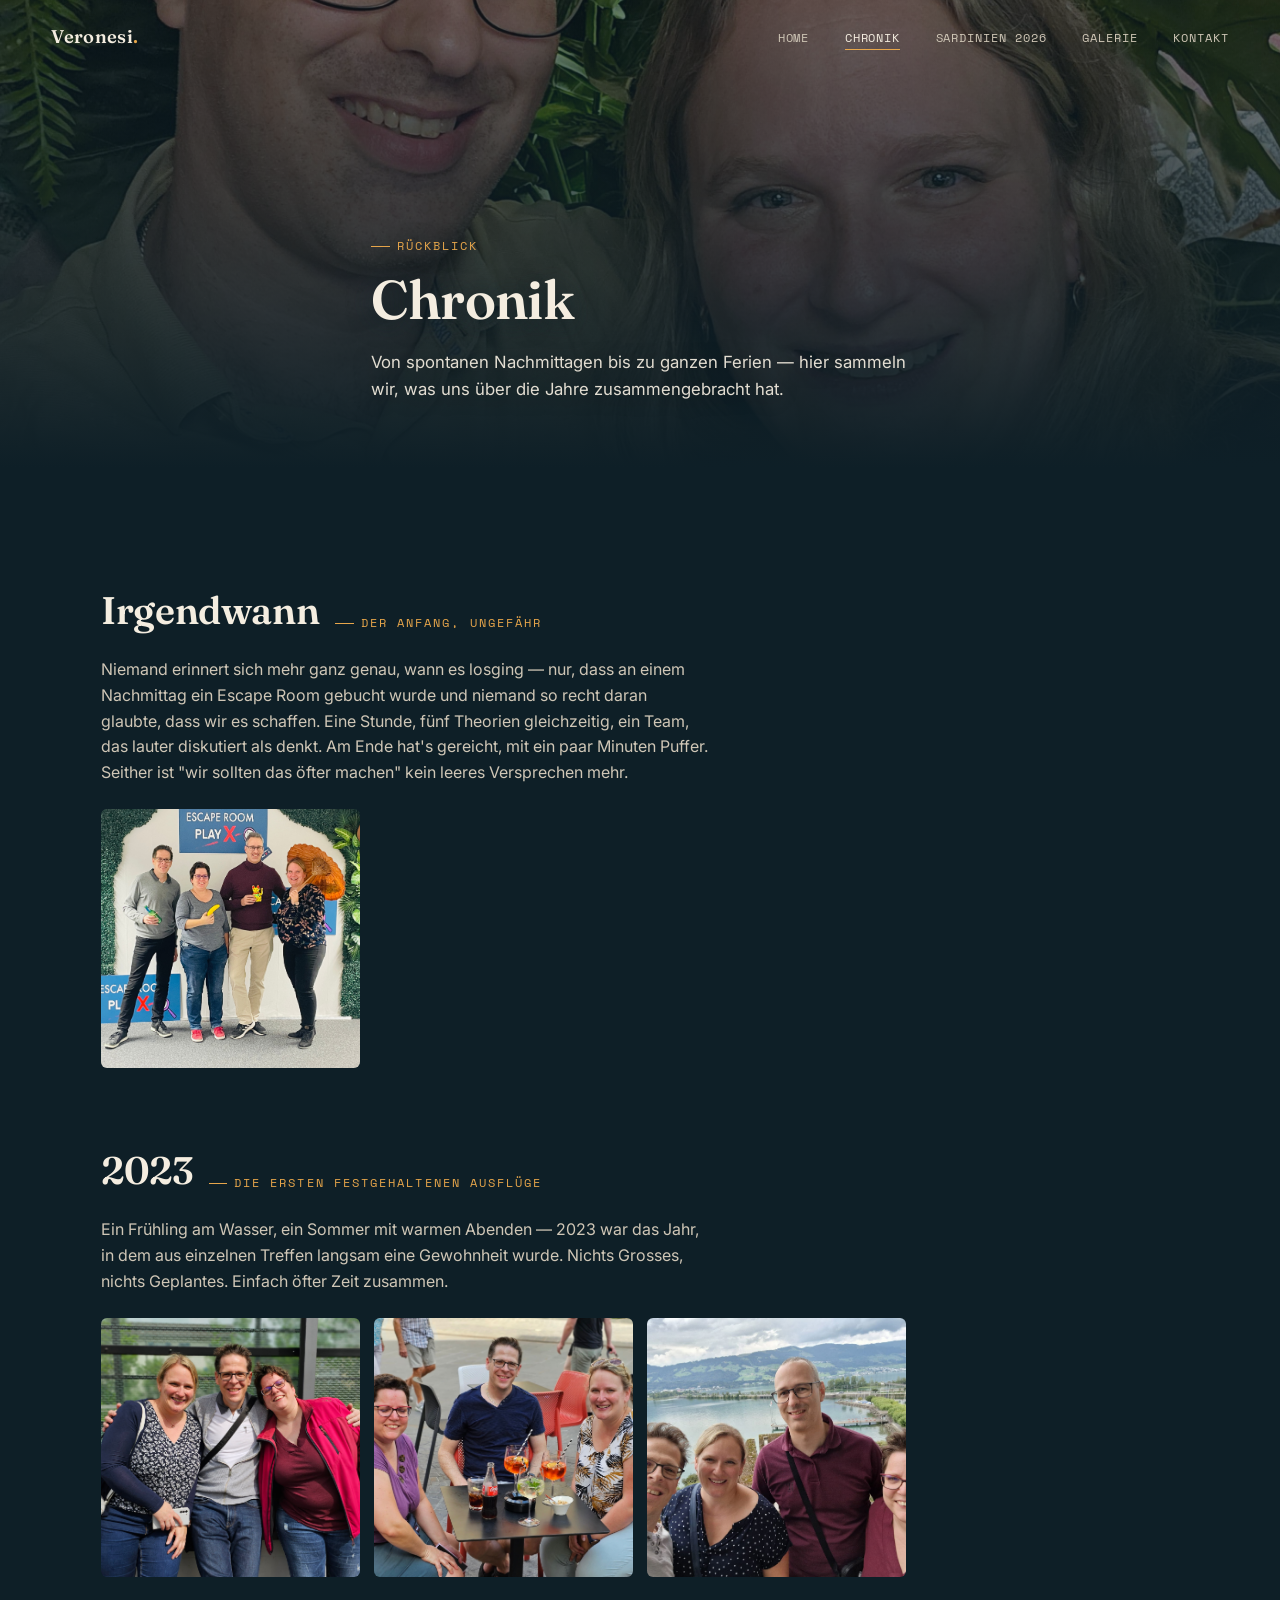
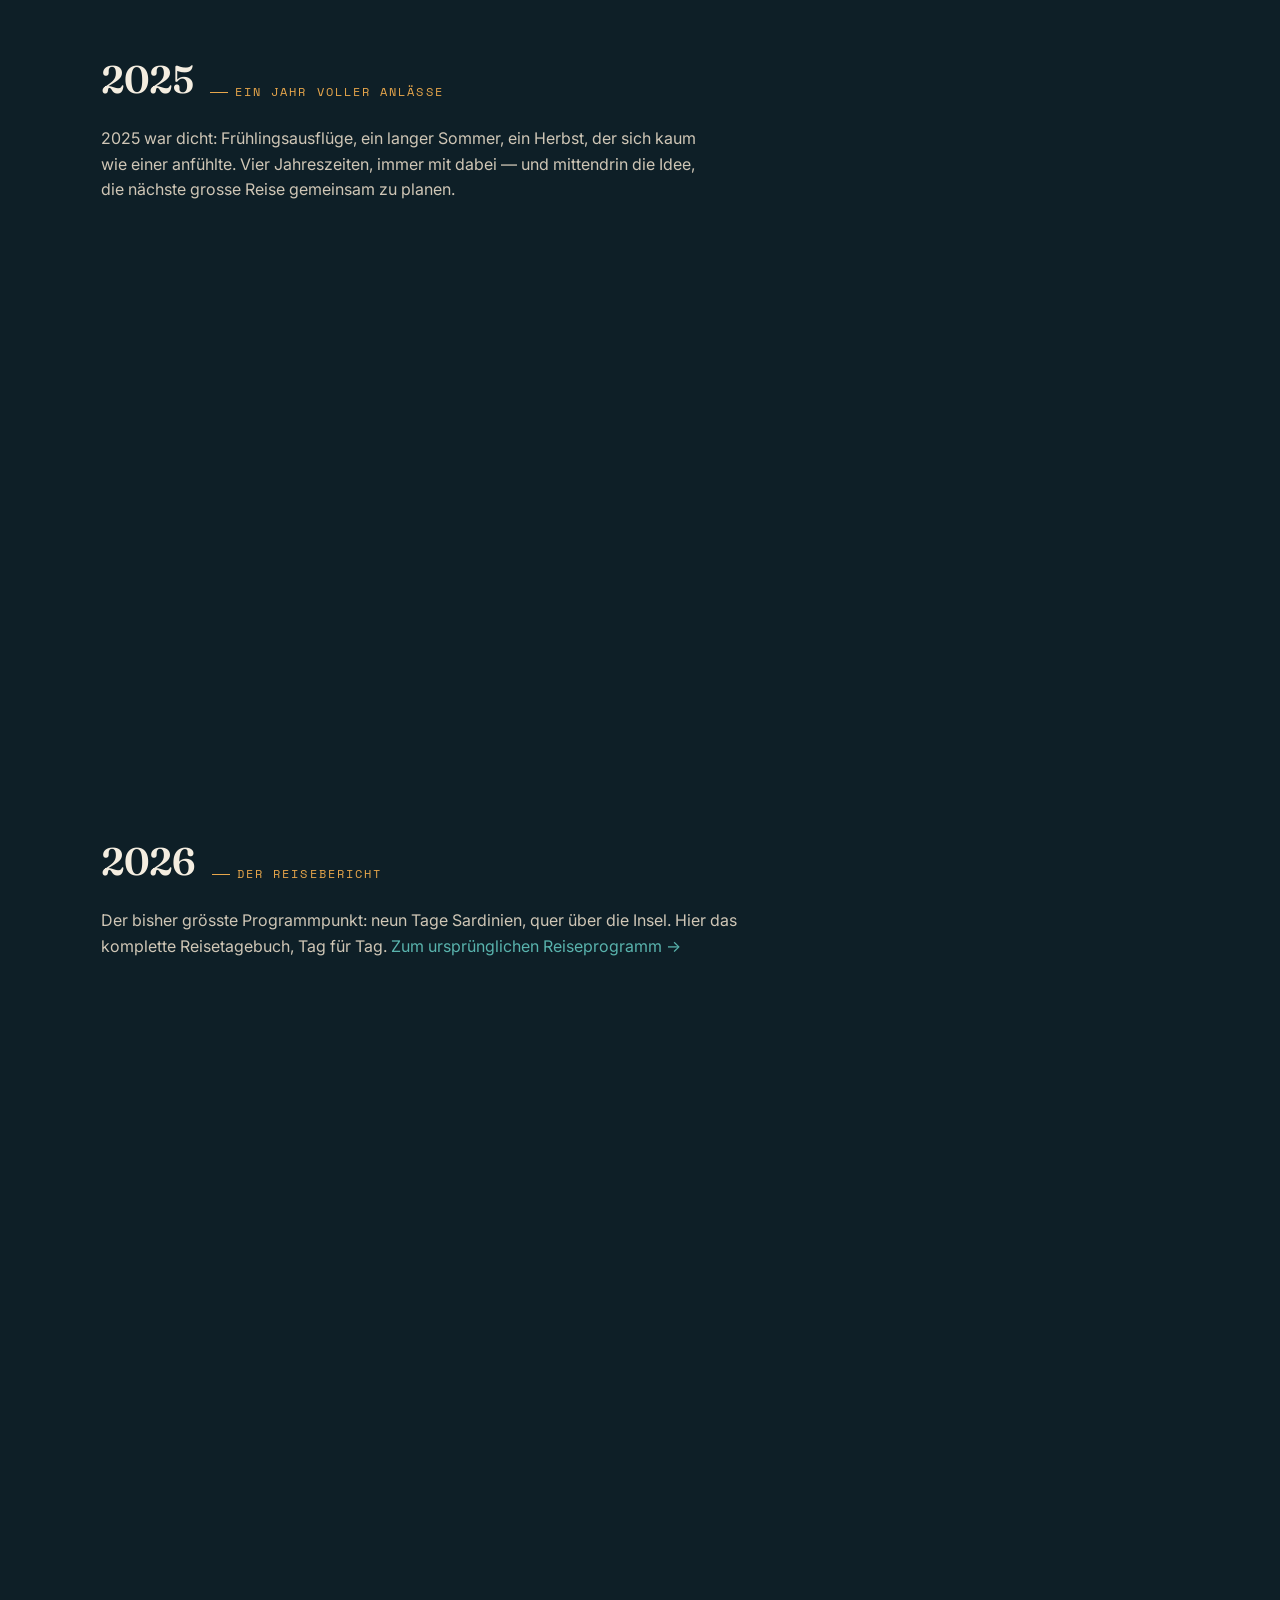
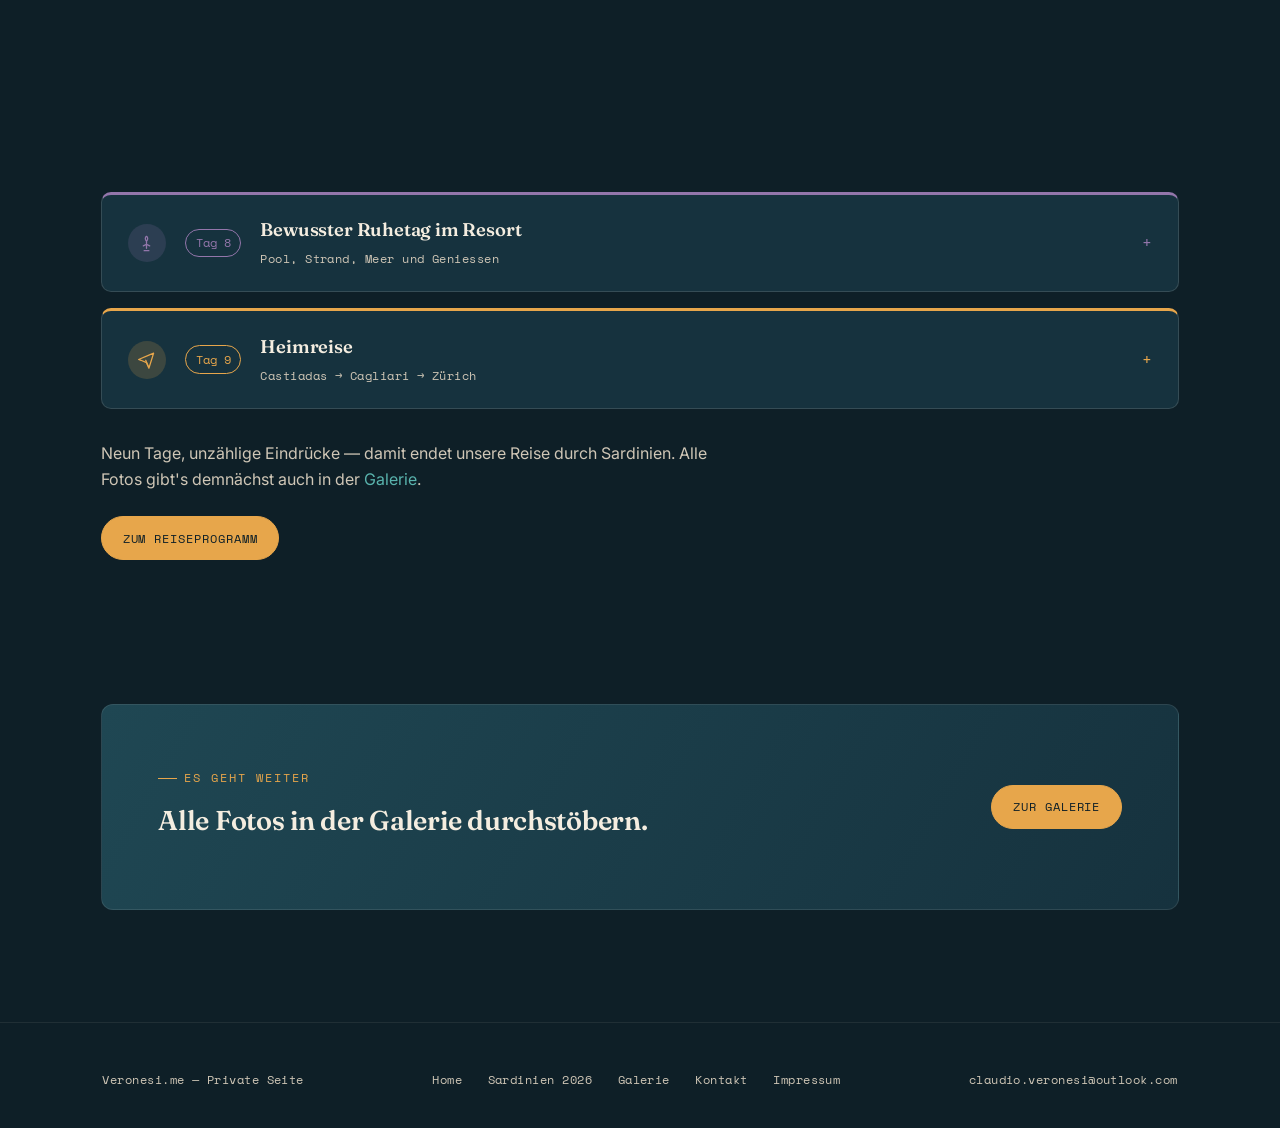
==== commit 8df6c76f: "Add files via upload" ====
--- a/chronik.html
+++ b/chronik.html
@@ -91,9 +91,9 @@
     <div class="year-block reveal" style="margin-bottom:2rem;">
       <div class="year-block__head">
         <h2>2026</h2>
-        <span class="eyebrow" style="margin:0;">Live aus Sardinien</span>
-      </div>
-      <p style="max-width:40em;">Der bisher grösste Programmpunkt: neun Tage Sardinien, quer über die Insel. Wir sind mittendrin — hier der laufende Reisebericht, Tag für Tag. <a href="sardinien.html" style="color:var(--teal);">Zum geplanten Reiseprogramm →</a></p>
+        <span class="eyebrow" style="margin:0;">Der Reisebericht</span>
+      </div>
+      <p style="max-width:40em;">Der bisher grösste Programmpunkt: neun Tage Sardinien, quer über die Insel. Hier das komplette Reisetagebuch, Tag für Tag. <a href="sardinien.html" style="color:var(--teal);">Zum ursprünglichen Reiseprogramm →</a></p>
 
       <details class="daycard reveal" style="--accent:var(--ink-3);">
         <summary>
@@ -120,8 +120,8 @@
           <p>Am Nachmittag liessen wir es ruhig angehen: zurück ins Hotel, an den Pool, ein gutes Buch und ein paar Drinks.</p>
           <p>Am Abend assen wir in einer kleinen Pizzeria, eine persönliche Empfehlung der Reiseleitung — praktischerweise gehört sie dem Ehemann der Reiseleiterin. Die Pizza war wirklich sehr lecker.</p>
           <div class="diary-photos">
-            <div class="img-frame"><span class="placeholder-badge">Platzhalter</span><img src="pics/20250807_181822.jpg" alt="Platzhalter – Foto folgt" loading="lazy"></div>
-            <div class="img-frame"><span class="placeholder-badge">Platzhalter</span><img src="pics/20250807_181822.jpg" alt="Platzhalter – Foto folgt" loading="lazy"></div>
+            <div class="img-frame"><img src="pics/Sardinien26-1.jpg" alt="Sardinien 2026 – Tag 2" loading="lazy"></div>
+            <div class="img-frame"><img src="pics/Sardinien26-2.jpg" alt="Sardinien 2026 – Tag 2" loading="lazy"></div>
           </div>
         </div>
       </details>
@@ -139,8 +139,8 @@
           <p>In Castelsardo legten wir einen kurzen Stopp ein, gönnten uns einen Snack und deckten uns mit Wasser ein. Danach ging die Fahrt weiter nach Alghero — die Parkplatzsuche dort entpuppte sich als kleines Abenteuer, gefühlt 15 bis 30 Minuten, bis sich endlich etwas fand. Am Abend bummelten wir durch die Altstadt, assen in einer gemütlichen Trattoria zu Abend, natürlich mit dem obligatorischen Gelati zum Abschluss.</p>
           <div class="tip"><b>Hotel-Eindruck:</b> Die Zimmer sind hier etwas grösser, dafür gibt es keinen Pool. Die Klimaanlage ist eher mässig, aber ausreichend. Zum Ausgleich gibt es beim Frühstück eine wirklich grossartige Aussicht. Die hoteleigene Nachmittagsbar erfordert zwingend eine Reservation.</div>
           <div class="diary-photos">
-            <div class="img-frame"><span class="placeholder-badge">Platzhalter</span><img src="pics/20250807_181822.jpg" alt="Platzhalter – Foto folgt" loading="lazy"></div>
-            <div class="img-frame"><span class="placeholder-badge">Platzhalter</span><img src="pics/20250807_181822.jpg" alt="Platzhalter – Foto folgt" loading="lazy"></div>
+            <div class="img-frame"><img src="pics/Sardinien26-3.jpg" alt="Sardinien 2026 – Tag 3" loading="lazy"></div>
+            <div class="img-frame"><img src="pics/Sardinien26-4.jpg" alt="Sardinien 2026 – Tag 3" loading="lazy"></div>
           </div>
         </div>
       </details>
@@ -157,8 +157,8 @@
           <p>Danach spazierten wir an den Strand und stiegen ins Meer — bei angenehmen 28 Grad übrigens richtig warm zum Schwimmen — und liessen uns anschliessend von der Sonne trocknen. Zurück im Hotel ging es in die Aussichtsbar "Blau" für einen feinen Drink.</p>
           <p>Am Abend haben wir Alghero nochmals ausgiebig zu Fuss erkundet: die Gassen, die kleinen Läden, die Restaurants, die Künstler und nicht zuletzt die Katzen, die überall herumstreunen. Dazu genossen wir die Aussicht aufs Meer und einen wunderschönen Sonnenuntergang, bevor wir den Abend in einer typischen Trattoria ausklingen liessen.</p>
           <div class="diary-photos">
-            <div class="img-frame"><span class="placeholder-badge">Platzhalter</span><img src="pics/20250807_181822.jpg" alt="Platzhalter – Foto folgt" loading="lazy"></div>
-            <div class="img-frame"><span class="placeholder-badge">Platzhalter</span><img src="pics/20250807_181822.jpg" alt="Platzhalter – Foto folgt" loading="lazy"></div>
+            <div class="img-frame"><img src="pics/Sardinien26-5.jpg" alt="Sardinien 2026 – Tag 4" loading="lazy"></div>
+            <div class="img-frame"><img src="pics/Sardinien26-6.jpg" alt="Sardinien 2026 – Tag 4" loading="lazy"></div>
           </div>
         </div>
       </details>
@@ -177,8 +177,8 @@
           <p>Das Abendessen glich danach einem kleinen Abenteuer für sich: Im ländlichen Hotel spricht niemand Englisch, nur Italienisch — wir umgekehrt kein Wort Italienisch. Dazu kamen die wirklich speziellen, nicht ganz leicht zu übersetzenden Menüs. Über 30 Tische standen fertig eingedeckt bereit — sowohl drinnen im Saal als auch draussen —, wir entschieden uns für draussen und waren dort die einzigen Gäste. Quasi mit eigenem Privatkellner durften wir gemütlich bei Sonnenuntergang tafeln. Dank des etwas kühleren Klimas schliefen wir danach ausgesprochen gut.</p>
           <div class="tip"><b>Hotel-Eindruck:</b> Eher rustikal und romantisch gehalten, wird es dem Eindruck nach als Familienhotel geführt. Die Zimmer wirken gefühlt riesig, mit viel Holz verarbeitet und sehr rustikal, einfach aber zweckmässig eingerichtet.</div>
           <div class="diary-photos">
-            <div class="img-frame"><span class="placeholder-badge">Platzhalter</span><img src="pics/20250807_181822.jpg" alt="Platzhalter – Foto folgt" loading="lazy"></div>
-            <div class="img-frame"><span class="placeholder-badge">Platzhalter</span><img src="pics/20250807_181822.jpg" alt="Platzhalter – Foto folgt" loading="lazy"></div>
+            <div class="img-frame"><img src="pics/Sardinien26-7.jpg" alt="Sardinien 2026 – Tag 5" loading="lazy"></div>
+            <div class="img-frame"><img src="pics/Sardinien26-8.jpg" alt="Sardinien 2026 – Tag 5" loading="lazy"></div>
           </div>
         </div>
       </details>
@@ -197,8 +197,8 @@
           <p>Danach fuhren wir weiter zu unserem nächsten Hotel. Nach einer kurzen Siesta spazierten wir zum Wahrzeichen von Arbatax, einem roten Felsen mit einer interessanten Steinformation. Danach drehten wir eine Runde im Pool, gefolgt von einer weiteren kleinen Siesta. Am Abend spazierten wir nochmals in die Stadt hinein, schauten dem Meer und der Brandung zu und liessen den Tag in einer Pizzeria bei einem feinen Abendessen ausklingen.</p>
           <div class="tip"><b>Hotel-Eindruck:</b> Sehr schön und modern, mit einem einfach herrlichen Pool. Einzig die Klimaanlage ist relativ laut — die erste Nachthälfte versuchten wir noch, ohne sie zu schlafen, mussten sie dann aber doch wieder einschalten.</div>
           <div class="diary-photos">
-            <div class="img-frame"><span class="placeholder-badge">Platzhalter</span><img src="pics/20250807_181822.jpg" alt="Platzhalter – Foto folgt" loading="lazy"></div>
-            <div class="img-frame"><span class="placeholder-badge">Platzhalter</span><img src="pics/20250807_181822.jpg" alt="Platzhalter – Foto folgt" loading="lazy"></div>
+            <div class="img-frame"><img src="pics/Sardinien26-9.jpg" alt="Sardinien 2026 – Tag 6" loading="lazy"></div>
+            <div class="img-frame"><img src="pics/Sardinien26-10.jpg" alt="Sardinien 2026 – Tag 6" loading="lazy"></div>
           </div>
         </div>
       </details>
@@ -217,13 +217,45 @@
           <p>Im Vergleich zu den letzten, deutlich kleineren Hotels, die beim Essen mehr Charme versprühten, bietet dieses zum Abendessen ein grosses Buffet, an dem gleichzeitig rund 200 Personen Platz finden. Das Essen selbst ist zwar sehr fein, der gemütliche Charme der Vortage fehlt hier aber trotzdem etwas. Dafür gab es Live-Musik, und der Rest der Anlage — Pool, Strand, Meer und die vielen Möglichkeiten — ist absolut top.</p>
           <div class="tip"><b>Hotel-Eindruck (das fünfte Hotel):</b> Wirklich toll! Weit mehr als nur ein Hotel — ein riesiger Park mit Rasenflächen, mehreren Pools, Bars, Relax-Bungalows und zahlreichen kleinen Hütten als Unterkünfte. Dazu direkter Strandanschluss mit kristallklarem, 30 Grad warmem Meerwasser, Tennisplatz, Fussballplatz, Padel-Platz, ein 24-Stunden-Fitnessraum, Wellness und vieles mehr. Die Anlage ist so gross, dass sogar E-Cars darin herumfahren. Einzig beim Abendessen fehlt im grossen Buffet-Saal etwas der familiäre Charme der kleineren Hotels zuvor — dafür sorgt Live-Musik für Stimmung.</div>
           <div class="diary-photos">
-            <div class="img-frame"><span class="placeholder-badge">Platzhalter</span><img src="pics/20250807_181822.jpg" alt="Platzhalter – Foto folgt" loading="lazy"></div>
-            <div class="img-frame"><span class="placeholder-badge">Platzhalter</span><img src="pics/20250807_181822.jpg" alt="Platzhalter – Foto folgt" loading="lazy"></div>
-          </div>
-        </div>
-      </details>
-
-      <p class="reveal" style="font-size:.82rem;color:var(--sand-dim);margin:1.5rem 0 1.5rem;">Tag 8–9 folgen, sobald wir zurück sind.</p>
+            <div class="img-frame"><img src="pics/Sardinien26-11.jpg" alt="Sardinien 2026 – Tag 7" loading="lazy"></div>
+            <div class="img-frame"><img src="pics/Sardinien26-12.jpg" alt="Sardinien 2026 – Tag 7" loading="lazy"></div>
+          </div>
+        </div>
+      </details>
+
+      <details class="daycard reveal" style="--accent:var(--plum);">
+        <summary>
+          <span class="day-icon"><svg viewBox="0 0 24 24"><path d="M12 3c2 1 2 4 0 6-2-2-2-5 0-6z"/><path d="M12 9v9M9 21h6M8 15l4-2 4 2"/></svg></span>
+          <span class="daycard__no">Tag 8</span>
+          <div class="daycard__title"><h3>Bewusster Ruhetag im Resort</h3><span class="daycard__route">Pool, Strand, Meer und Geniessen</span></div>
+          <span class="daycard__chevron">+</span>
+        </summary>
+        <div class="daycard__body">
+          <p>Heute stand ganz bewusst mal keine Fahrt irgendwohin auf dem Programm. Wir gönnten dem Auto — und vor allem uns selbst — etwas Ruhe. Der Plan für den Tag war denkbar einfach: Pool, Strand, Meer und Geniessen.</p>
+          <p>Das Auto hatte gestern bei der Hitze offenbar auch langsam genug: Nur rund 100 Meter vor dem Parkplatz beim Hotel zeigte es plötzlich einen Fehler an und verlangte einen Service. Da war für uns klar — es ist wohl besser, wenn auch das Auto heute einen Ruhetag bekommt.</p>
+          <p>Der Strandtag war wunderbar. Wir genossen Pool, Strand und Meer ausgiebig und assen zwischendurch eine Kleinigkeit im Strandbistro. Am Abend ging es nochmals ins Restaurant mit Buffet.</p>
+          <div class="diary-photos">
+            <div class="img-frame"><img src="pics/Sardinien26-13.jpg" alt="Sardinien 2026 – Tag 8" loading="lazy"></div>
+            <div class="img-frame"><img src="pics/Sardinien26-14.jpg" alt="Sardinien 2026 – Tag 8" loading="lazy"></div>
+          </div>
+        </div>
+      </details>
+
+      <details class="daycard reveal" style="--accent:var(--gold);">
+        <summary>
+          <span class="day-icon"><svg viewBox="0 0 24 24"><path d="M2 12l19-8-6 19-3-7-7-3z"/><path d="M11 13l3 7"/></svg></span>
+          <span class="daycard__no">Tag 9</span>
+          <div class="daycard__title"><h3>Heimreise</h3><span class="daycard__route">Castiadas → Cagliari → Zürich</span></div>
+          <span class="daycard__chevron">+</span>
+        </summary>
+        <div class="daycard__body">
+          <p>Heute hiess es früh aufstehen — um 5:30 Uhr klingelte der Wecker, und bereits um 6 Uhr fuhren wir los Richtung Flughafen. Zuvor stand noch der Check-out an, inklusive eines Lunchpakets für unterwegs.</p>
+          <p>Auf dem Weg zum Flughafen tankten wir das Auto nochmals voll. Dann hiess es Abschied nehmen von der wunderschönen Insel — unser Flug brachte uns wieder Richtung Heimat.</p>
+          <p style="font-style:italic;color:var(--sand);">Es war wirklich sehr schön hier!</p>
+        </div>
+      </details>
+
+      <p class="reveal" style="margin:2rem 0 1.5rem;max-width:38em;">Neun Tage, unzählige Eindrücke — damit endet unsere Reise durch Sardinien. Alle Fotos gibt's demnächst auch in der <a href="galerie.html" style="color:var(--teal);">Galerie</a>.</p>
       <a href="sardinien.html" class="btn btn--solid">Zum Reiseprogramm</a>
     </div>
 
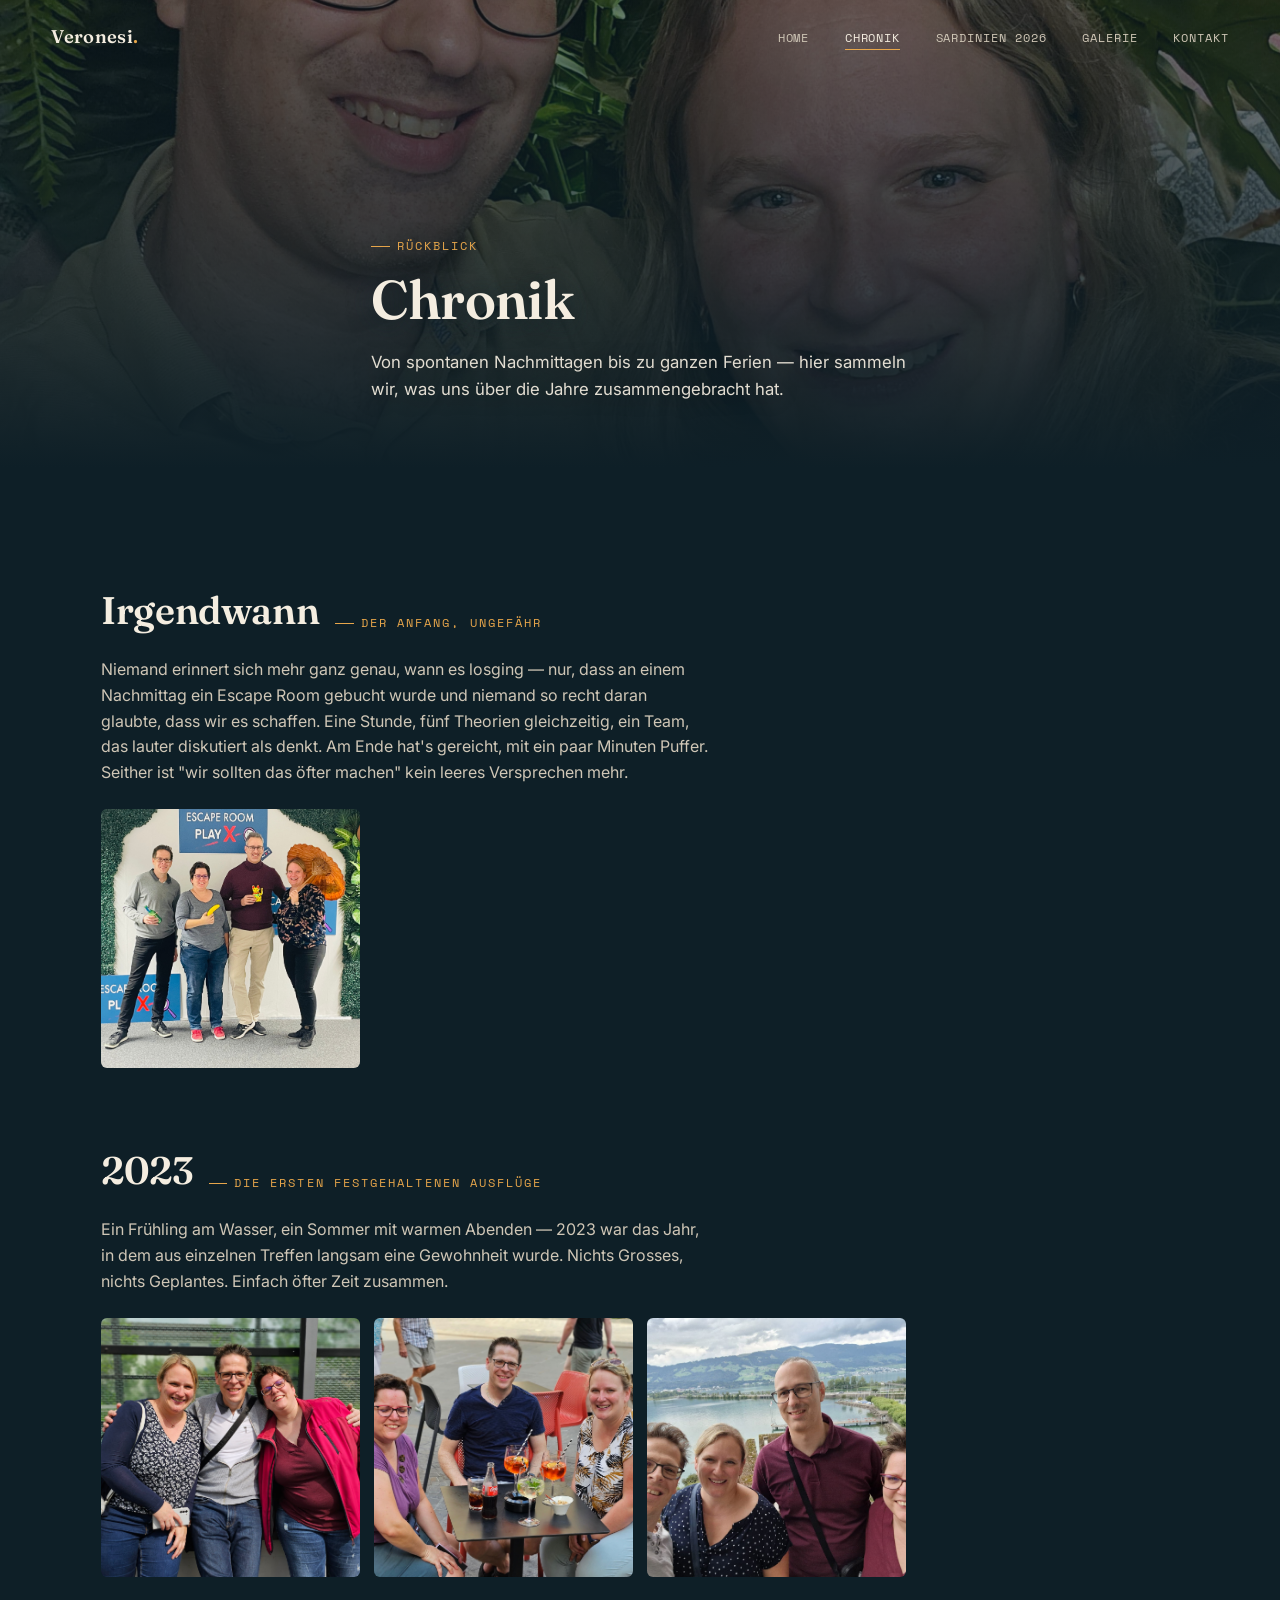
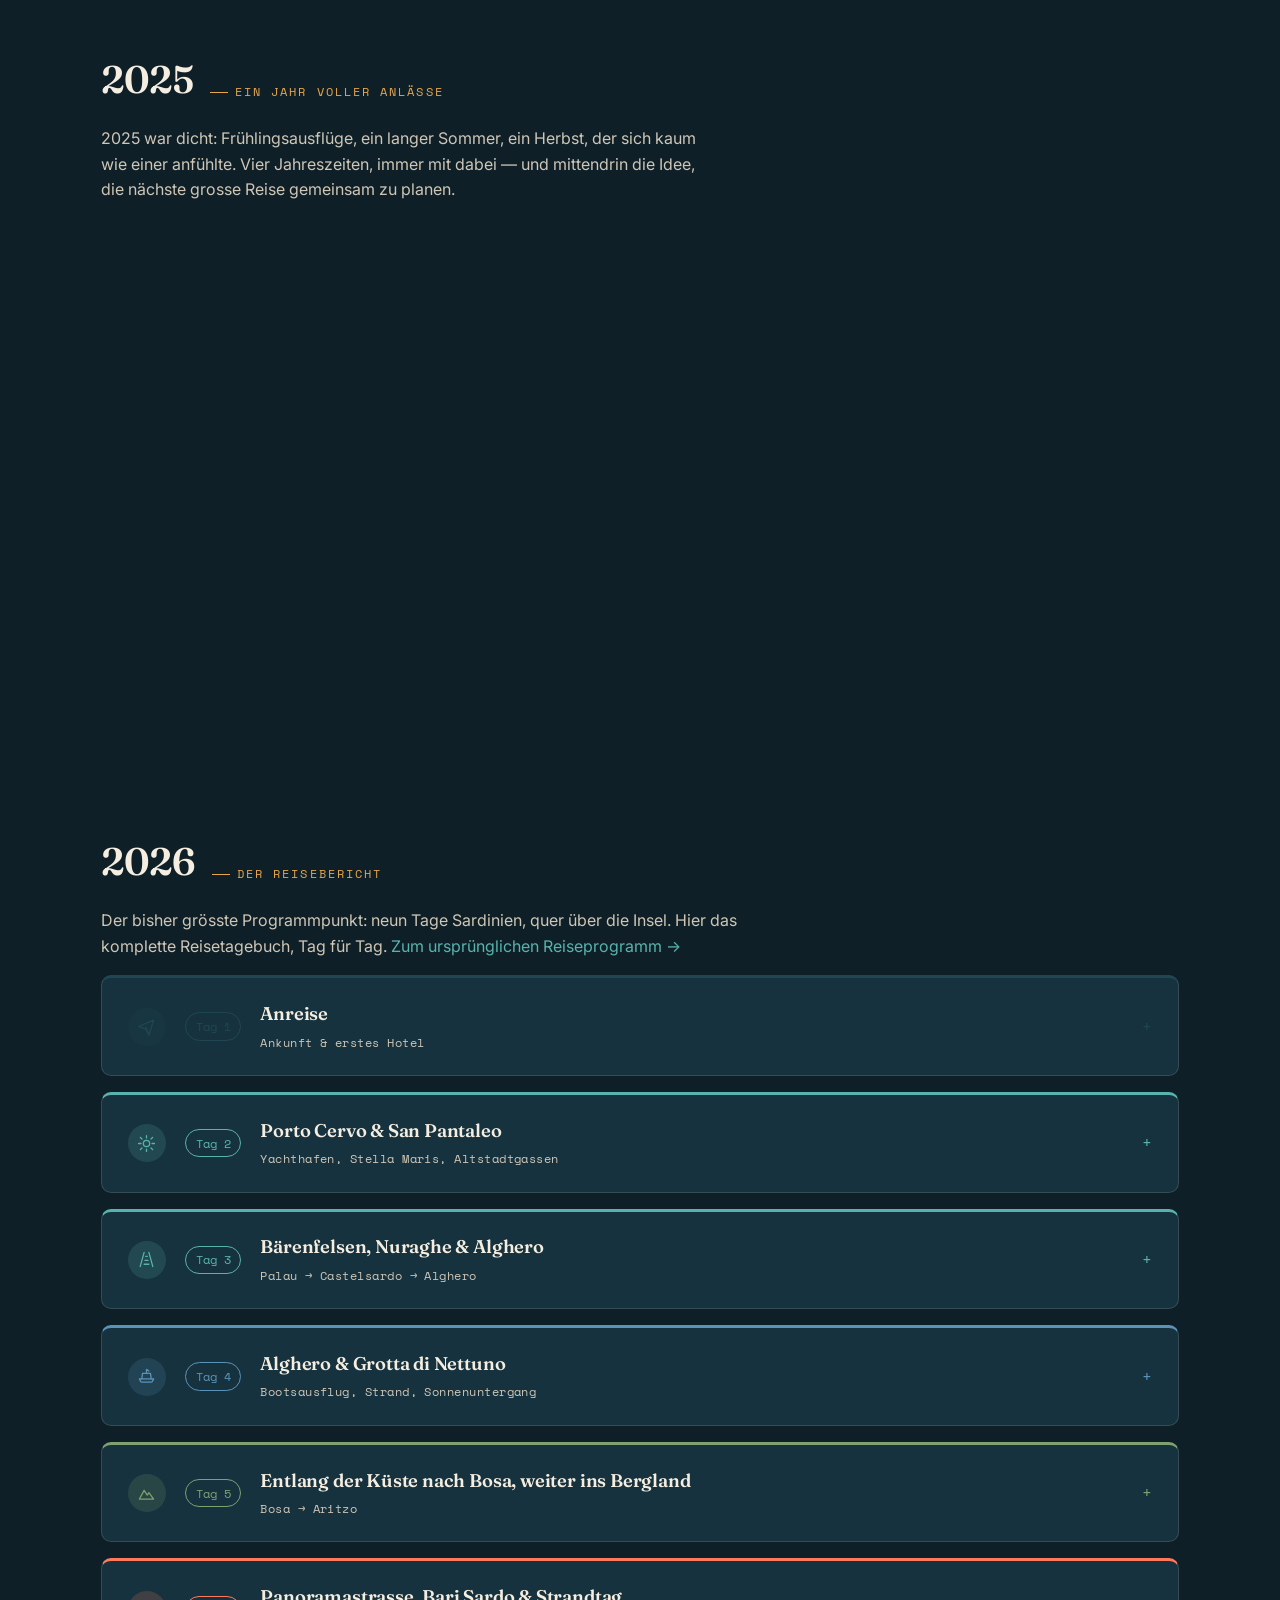
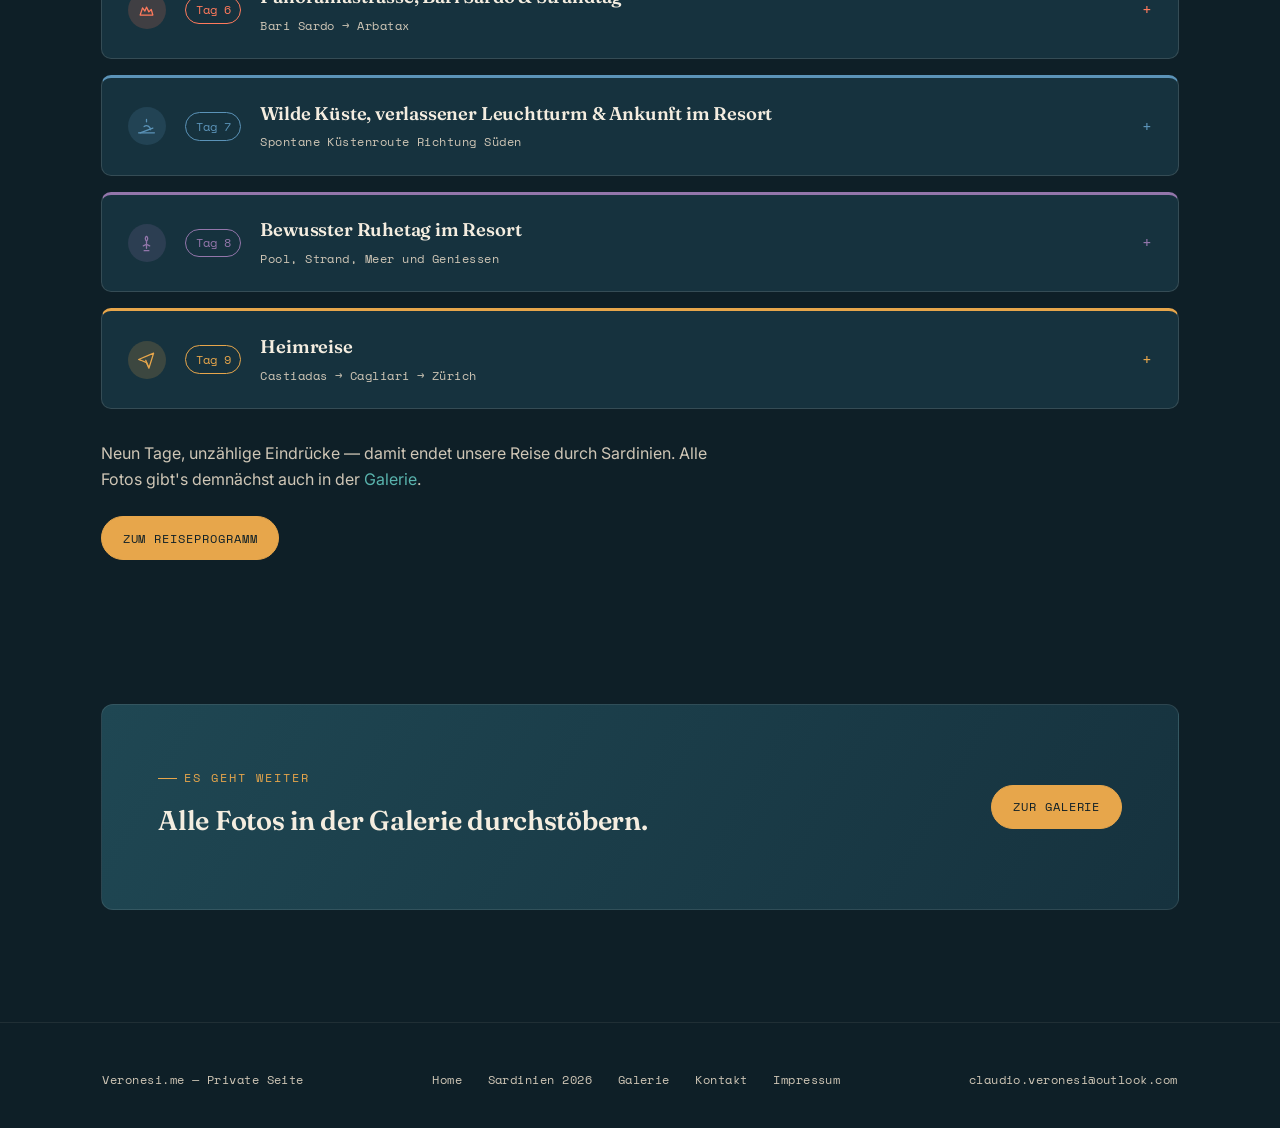
==== commit de2e8a4a: "Add files via upload" ====
--- a/chronik.html
+++ b/chronik.html
@@ -120,8 +120,8 @@
           <p>Am Nachmittag liessen wir es ruhig angehen: zurück ins Hotel, an den Pool, ein gutes Buch und ein paar Drinks.</p>
           <p>Am Abend assen wir in einer kleinen Pizzeria, eine persönliche Empfehlung der Reiseleitung — praktischerweise gehört sie dem Ehemann der Reiseleiterin. Die Pizza war wirklich sehr lecker.</p>
           <div class="diary-photos">
-            <div class="img-frame"><img src="pics/Sardinien26-1.jpg" alt="Sardinien 2026 – Tag 2" loading="lazy"></div>
-            <div class="img-frame"><img src="pics/Sardinien26-2.jpg" alt="Sardinien 2026 – Tag 2" loading="lazy"></div>
+            <div class="img-frame"><img src="pics/Sardinien26-1.jpg" data-full="pics/Sardinien26-1.jpg" alt="Sardinien 2026 – Tag 2" loading="lazy"></div>
+            <div class="img-frame"><img src="pics/Sardinien26-2.jpg" data-full="pics/Sardinien26-2.jpg" alt="Sardinien 2026 – Tag 2" loading="lazy"></div>
           </div>
         </div>
       </details>
@@ -139,8 +139,8 @@
           <p>In Castelsardo legten wir einen kurzen Stopp ein, gönnten uns einen Snack und deckten uns mit Wasser ein. Danach ging die Fahrt weiter nach Alghero — die Parkplatzsuche dort entpuppte sich als kleines Abenteuer, gefühlt 15 bis 30 Minuten, bis sich endlich etwas fand. Am Abend bummelten wir durch die Altstadt, assen in einer gemütlichen Trattoria zu Abend, natürlich mit dem obligatorischen Gelati zum Abschluss.</p>
           <div class="tip"><b>Hotel-Eindruck:</b> Die Zimmer sind hier etwas grösser, dafür gibt es keinen Pool. Die Klimaanlage ist eher mässig, aber ausreichend. Zum Ausgleich gibt es beim Frühstück eine wirklich grossartige Aussicht. Die hoteleigene Nachmittagsbar erfordert zwingend eine Reservation.</div>
           <div class="diary-photos">
-            <div class="img-frame"><img src="pics/Sardinien26-3.jpg" alt="Sardinien 2026 – Tag 3" loading="lazy"></div>
-            <div class="img-frame"><img src="pics/Sardinien26-4.jpg" alt="Sardinien 2026 – Tag 3" loading="lazy"></div>
+            <div class="img-frame"><img src="pics/Sardinien26-3.jpg" data-full="pics/Sardinien26-3.jpg" alt="Sardinien 2026 – Tag 3" loading="lazy"></div>
+            <div class="img-frame"><img src="pics/Sardinien26-4.jpg" data-full="pics/Sardinien26-4.jpg" alt="Sardinien 2026 – Tag 3" loading="lazy"></div>
           </div>
         </div>
       </details>
@@ -157,8 +157,8 @@
           <p>Danach spazierten wir an den Strand und stiegen ins Meer — bei angenehmen 28 Grad übrigens richtig warm zum Schwimmen — und liessen uns anschliessend von der Sonne trocknen. Zurück im Hotel ging es in die Aussichtsbar "Blau" für einen feinen Drink.</p>
           <p>Am Abend haben wir Alghero nochmals ausgiebig zu Fuss erkundet: die Gassen, die kleinen Läden, die Restaurants, die Künstler und nicht zuletzt die Katzen, die überall herumstreunen. Dazu genossen wir die Aussicht aufs Meer und einen wunderschönen Sonnenuntergang, bevor wir den Abend in einer typischen Trattoria ausklingen liessen.</p>
           <div class="diary-photos">
-            <div class="img-frame"><img src="pics/Sardinien26-5.jpg" alt="Sardinien 2026 – Tag 4" loading="lazy"></div>
-            <div class="img-frame"><img src="pics/Sardinien26-6.jpg" alt="Sardinien 2026 – Tag 4" loading="lazy"></div>
+            <div class="img-frame"><img src="pics/Sardinien26-5.jpg" data-full="pics/Sardinien26-5.jpg" alt="Sardinien 2026 – Tag 4" loading="lazy"></div>
+            <div class="img-frame"><img src="pics/Sardinien26-6.jpg" data-full="pics/Sardinien26-6.jpg" alt="Sardinien 2026 – Tag 4" loading="lazy"></div>
           </div>
         </div>
       </details>
@@ -177,8 +177,8 @@
           <p>Das Abendessen glich danach einem kleinen Abenteuer für sich: Im ländlichen Hotel spricht niemand Englisch, nur Italienisch — wir umgekehrt kein Wort Italienisch. Dazu kamen die wirklich speziellen, nicht ganz leicht zu übersetzenden Menüs. Über 30 Tische standen fertig eingedeckt bereit — sowohl drinnen im Saal als auch draussen —, wir entschieden uns für draussen und waren dort die einzigen Gäste. Quasi mit eigenem Privatkellner durften wir gemütlich bei Sonnenuntergang tafeln. Dank des etwas kühleren Klimas schliefen wir danach ausgesprochen gut.</p>
           <div class="tip"><b>Hotel-Eindruck:</b> Eher rustikal und romantisch gehalten, wird es dem Eindruck nach als Familienhotel geführt. Die Zimmer wirken gefühlt riesig, mit viel Holz verarbeitet und sehr rustikal, einfach aber zweckmässig eingerichtet.</div>
           <div class="diary-photos">
-            <div class="img-frame"><img src="pics/Sardinien26-7.jpg" alt="Sardinien 2026 – Tag 5" loading="lazy"></div>
-            <div class="img-frame"><img src="pics/Sardinien26-8.jpg" alt="Sardinien 2026 – Tag 5" loading="lazy"></div>
+            <div class="img-frame"><img src="pics/Sardinien26-7.jpg" data-full="pics/Sardinien26-7.jpg" alt="Sardinien 2026 – Tag 5" loading="lazy"></div>
+            <div class="img-frame"><img src="pics/Sardinien26-8.jpg" data-full="pics/Sardinien26-8.jpg" alt="Sardinien 2026 – Tag 5" loading="lazy"></div>
           </div>
         </div>
       </details>
@@ -197,8 +197,8 @@
           <p>Danach fuhren wir weiter zu unserem nächsten Hotel. Nach einer kurzen Siesta spazierten wir zum Wahrzeichen von Arbatax, einem roten Felsen mit einer interessanten Steinformation. Danach drehten wir eine Runde im Pool, gefolgt von einer weiteren kleinen Siesta. Am Abend spazierten wir nochmals in die Stadt hinein, schauten dem Meer und der Brandung zu und liessen den Tag in einer Pizzeria bei einem feinen Abendessen ausklingen.</p>
           <div class="tip"><b>Hotel-Eindruck:</b> Sehr schön und modern, mit einem einfach herrlichen Pool. Einzig die Klimaanlage ist relativ laut — die erste Nachthälfte versuchten wir noch, ohne sie zu schlafen, mussten sie dann aber doch wieder einschalten.</div>
           <div class="diary-photos">
-            <div class="img-frame"><img src="pics/Sardinien26-9.jpg" alt="Sardinien 2026 – Tag 6" loading="lazy"></div>
-            <div class="img-frame"><img src="pics/Sardinien26-10.jpg" alt="Sardinien 2026 – Tag 6" loading="lazy"></div>
+            <div class="img-frame"><img src="pics/Sardinien26-9.jpg" data-full="pics/Sardinien26-9.jpg" alt="Sardinien 2026 – Tag 6" loading="lazy"></div>
+            <div class="img-frame"><img src="pics/Sardinien26-10.jpg" data-full="pics/Sardinien26-10.jpg" alt="Sardinien 2026 – Tag 6" loading="lazy"></div>
           </div>
         </div>
       </details>
@@ -217,8 +217,8 @@
           <p>Im Vergleich zu den letzten, deutlich kleineren Hotels, die beim Essen mehr Charme versprühten, bietet dieses zum Abendessen ein grosses Buffet, an dem gleichzeitig rund 200 Personen Platz finden. Das Essen selbst ist zwar sehr fein, der gemütliche Charme der Vortage fehlt hier aber trotzdem etwas. Dafür gab es Live-Musik, und der Rest der Anlage — Pool, Strand, Meer und die vielen Möglichkeiten — ist absolut top.</p>
           <div class="tip"><b>Hotel-Eindruck (das fünfte Hotel):</b> Wirklich toll! Weit mehr als nur ein Hotel — ein riesiger Park mit Rasenflächen, mehreren Pools, Bars, Relax-Bungalows und zahlreichen kleinen Hütten als Unterkünfte. Dazu direkter Strandanschluss mit kristallklarem, 30 Grad warmem Meerwasser, Tennisplatz, Fussballplatz, Padel-Platz, ein 24-Stunden-Fitnessraum, Wellness und vieles mehr. Die Anlage ist so gross, dass sogar E-Cars darin herumfahren. Einzig beim Abendessen fehlt im grossen Buffet-Saal etwas der familiäre Charme der kleineren Hotels zuvor — dafür sorgt Live-Musik für Stimmung.</div>
           <div class="diary-photos">
-            <div class="img-frame"><img src="pics/Sardinien26-11.jpg" alt="Sardinien 2026 – Tag 7" loading="lazy"></div>
-            <div class="img-frame"><img src="pics/Sardinien26-12.jpg" alt="Sardinien 2026 – Tag 7" loading="lazy"></div>
+            <div class="img-frame"><img src="pics/Sardinien26-11.jpg" data-full="pics/Sardinien26-11.jpg" alt="Sardinien 2026 – Tag 7" loading="lazy"></div>
+            <div class="img-frame"><img src="pics/Sardinien26-12.jpg" data-full="pics/Sardinien26-12.jpg" alt="Sardinien 2026 – Tag 7" loading="lazy"></div>
           </div>
         </div>
       </details>
@@ -235,8 +235,8 @@
           <p>Das Auto hatte gestern bei der Hitze offenbar auch langsam genug: Nur rund 100 Meter vor dem Parkplatz beim Hotel zeigte es plötzlich einen Fehler an und verlangte einen Service. Da war für uns klar — es ist wohl besser, wenn auch das Auto heute einen Ruhetag bekommt.</p>
           <p>Der Strandtag war wunderbar. Wir genossen Pool, Strand und Meer ausgiebig und assen zwischendurch eine Kleinigkeit im Strandbistro. Am Abend ging es nochmals ins Restaurant mit Buffet.</p>
           <div class="diary-photos">
-            <div class="img-frame"><img src="pics/Sardinien26-13.jpg" alt="Sardinien 2026 – Tag 8" loading="lazy"></div>
-            <div class="img-frame"><img src="pics/Sardinien26-14.jpg" alt="Sardinien 2026 – Tag 8" loading="lazy"></div>
+            <div class="img-frame"><img src="pics/Sardinien26-13.jpg" data-full="pics/Sardinien26-13.jpg" alt="Sardinien 2026 – Tag 8" loading="lazy"></div>
+            <div class="img-frame"><img src="pics/Sardinien26-14.jpg" data-full="pics/Sardinien26-14.jpg" alt="Sardinien 2026 – Tag 8" loading="lazy"></div>
           </div>
         </div>
       </details>
@@ -273,6 +273,11 @@
     </div>
   </div>
 </section>
+
+<div class="lightbox">
+  <button class="lightbox__close" aria-label="Schliessen">✕</button>
+  <img src="" alt="">
+</div>
 
 <footer>
   <div class="wrap footer__row">
--- a/styles.css
+++ b/styles.css
@@ -476,7 +476,7 @@
 
 /* ---------- Reisetagebuch-Fotos (Platzhalter) ---------- */
 .diary-photos{display:grid;grid-template-columns:1fr 1fr;gap:.8rem;margin:1.2rem 0;}
-.diary-photos .img-frame{aspect-ratio:4/3;}
+.diary-photos .img-frame{aspect-ratio:4/3;cursor:zoom-in;}
 .placeholder-badge{
   position:absolute;top:.6rem;right:.6rem;z-index:2;
   font-family:var(--f-label);font-size:.62rem;letter-spacing:.05em;text-transform:uppercase;
